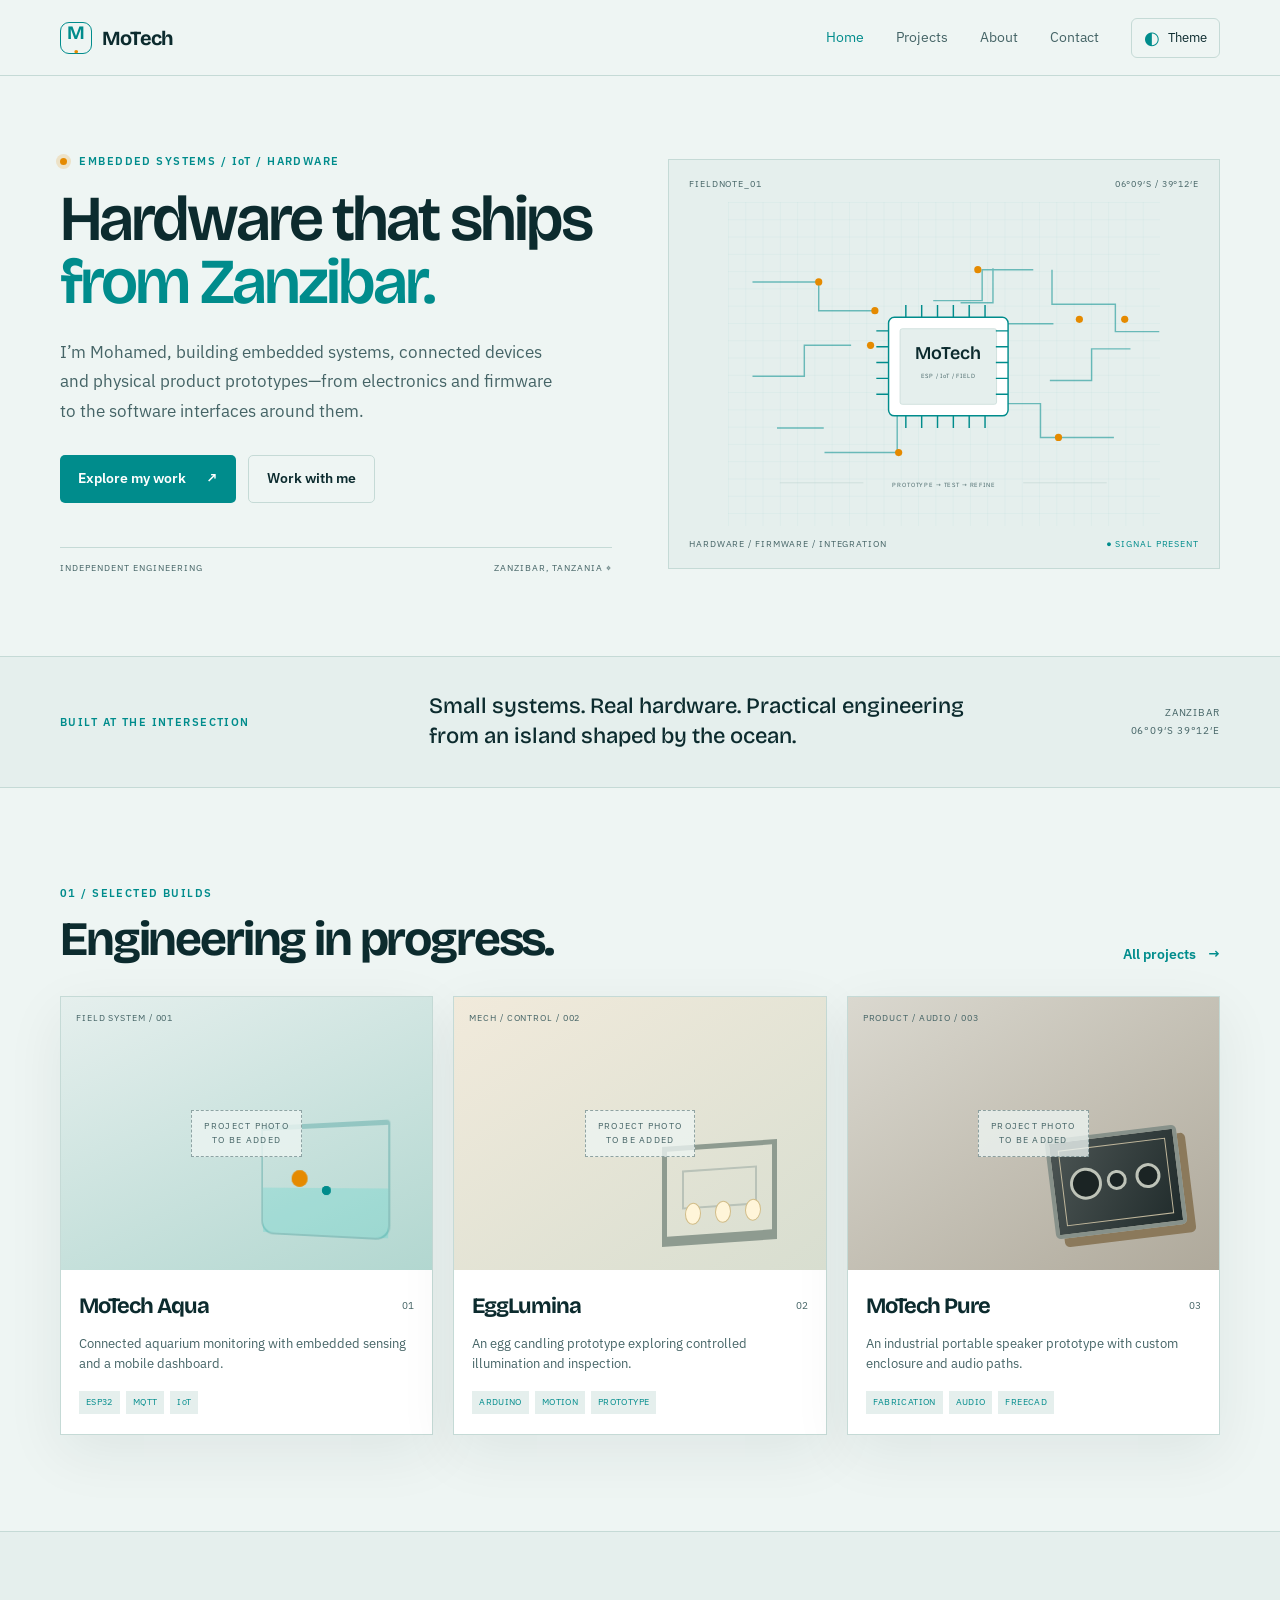
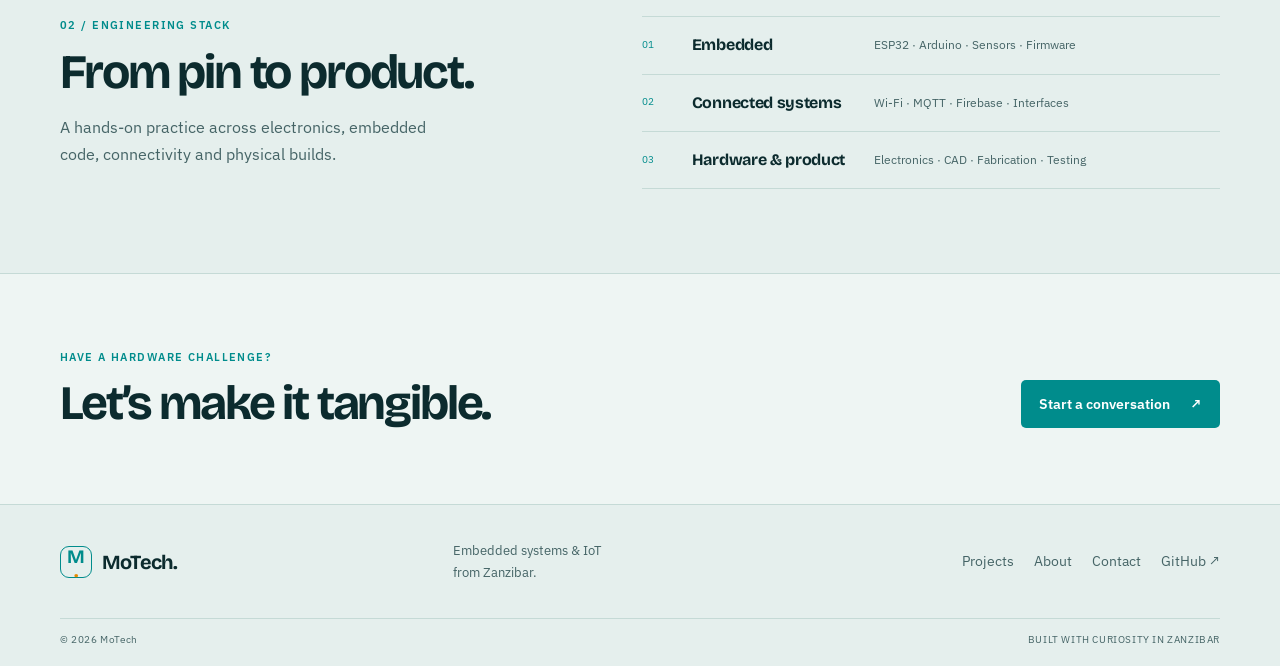
==== index.html @ a9a8e246 "Add first version of site" ====
<!doctype html>
<html lang="en">
<head>
  <meta charset="utf-8">
  <meta name="viewport" content="width=device-width, initial-scale=1">
  <meta name="description" content="MoTech is Mohamed's embedded systems, IoT and hardware engineering practice, building and testing physical products in Zanzibar, Tanzania.">
  <meta name="theme-color" content="#eef5f3">
  <title>MoTech — Embedded Systems &amp; Hardware from Zanzibar</title>
  <link rel="icon" href="assets/favicon.svg" type="image/svg+xml">
  <link rel="preconnect" href="https://fonts.googleapis.com">
  <link rel="preconnect" href="https://fonts.gstatic.com" crossorigin>
  <link href="https://fonts.googleapis.com/css2?family=Bricolage+Grotesque:opsz,wght@12..96,500;12..96,600;12..96,700&family=IBM+Plex+Sans:wght@400;500;600&display=swap" rel="stylesheet">
  <link rel="stylesheet" href="css/style.css">
  <script src="js/script.js" defer></script>
</head>
<body>
  <a class="skip-link" href="#main">Skip to content</a>
  <header class="site-header">
    <a class="brand" href="index.html" aria-label="MoTech home"><span class="brand-mark" aria-hidden="true">M<span>·</span></span><span>MoTech</span></a>
    <button class="menu-toggle" type="button" aria-expanded="false" aria-controls="site-nav"><span class="menu-icon" aria-hidden="true"></span><span class="menu-label">Menu</span></button>
    <nav class="site-nav" id="site-nav" aria-label="Main navigation">
      <a href="index.html" aria-current="page">Home</a><a href="projects.html">Projects</a><a href="about.html">About</a><a href="contact.html">Contact</a>
    </nav>
    <button class="theme-toggle" type="button" aria-label="Switch to dark theme"><span aria-hidden="true">◐</span><span class="theme-label">Theme</span></button>
  </header>
  <main id="main">
    <section class="hero shell">
      <div class="hero-copy">
        <p class="eyebrow"><span class="status-dot"></span> EMBEDDED SYSTEMS / IoT / HARDWARE</p>
        <h1>Hardware that ships<br><span>from Zanzibar.</span></h1>
        <p class="hero-lede">I’m Mohamed, building embedded systems, connected devices and physical product prototypes—from electronics and firmware to the software interfaces around them.</p>
        <div class="button-row"><a class="button button-primary" href="projects.html">Explore my work <span aria-hidden="true">↗</span></a><a class="button button-secondary" href="contact.html">Work with me</a></div>
        <div class="hero-meta"><span>INDEPENDENT ENGINEERING</span><span>ZANZIBAR, TANZANIA <span aria-hidden="true">⌖</span></span></div>
      </div>
      <div class="hero-visual circuit-panel" aria-label="Decorative circuit board illustration" role="img">
        <div class="panel-top"><span>FIELDNOTE_01</span><span>06°09′S / 39°12′E</span></div>
        <svg class="circuit-art" viewBox="0 0 600 450" aria-hidden="true" focusable="false">
          <defs><pattern id="grid" width="24" height="24" patternUnits="userSpaceOnUse"><path d="M24 0H0V24" fill="none" stroke="currentColor" stroke-opacity=".09" stroke-width="1"/></pattern></defs>
          <rect width="600" height="450" fill="url(#grid)"/>
          <g class="circuit-lines" fill="none" stroke="currentColor" stroke-width="2"><path d="M34 111h92v40h78m-170 91h72v-43h65m-37 149h101v-58h72m-22-153h68V94h71m-89 186h99v47h102m-169-72v-86h85m-2-75v48h88v38h61M68 314h65m235-222v48h-45m124 108h58v-44h54"/></g>
          <g class="circuit-nodes"><circle cx="126" cy="111" r="5"/><circle cx="204" cy="151" r="5"/><circle cx="198" cy="199" r="5"/><circle cx="237" cy="348" r="5"/><circle cx="347" cy="94" r="5"/><circle cx="459" cy="327" r="5"/><circle cx="488" cy="163" r="5"/><circle cx="551" cy="163" r="5"/></g>
          <rect class="chip" x="223" y="160" width="166" height="137" rx="8"/><rect class="chip-inner" x="239" y="176" width="134" height="105" rx="3"/>
          <g class="chip-pins"><path d="M247 160v-17m22 17v-17m22 17v-17m22 17v-17m22 17v-17m22 17v-17m-110 154v17m22-17v17m22-17v17m22-17v17m22-17v17m22-17v17M223 179h-17m17 22h-17m17 22h-17m17 22h-17m17 22h-17m166-88h17m-17 22h17m-17 22h17m-17 22h17m-17 22h17"/></g>
          <text x="306" y="218" text-anchor="middle">MoTech</text><text class="chip-small" x="306" y="244" text-anchor="middle">ESP / IoT / FIELD</text>
          <g class="measure"><path d="M72 390h116m222 0h116"/><text x="300" y="396" text-anchor="middle">PROTOTYPE → TEST → REFINE</text></g>
        </svg>
        <div class="panel-bottom"><span>HARDWARE / FIRMWARE / INTEGRATION</span><span class="signal">● SIGNAL PRESENT</span></div>
      </div>
    </section>
    <section class="intro-band"><div class="shell intro-grid"><p class="eyebrow">BUILT AT THE INTERSECTION</p><p>Small systems. Real hardware. Practical engineering from an island shaped by the ocean.</p><span class="coordinates">ZANZIBAR<br>06°09′S 39°12′E</span></div></section>
    <section class="section shell" aria-labelledby="selected-work">
      <div class="section-heading"><div><p class="eyebrow">01 / SELECTED BUILDS</p><h2 id="selected-work">Engineering in progress.</h2></div><a class="text-link" href="projects.html">All projects <span aria-hidden="true">→</span></a></div>
      <div class="project-grid">
        <article class="project-card"><a class="project-image aqua-art" href="projects.html#aqua" aria-label="Read about MoTech Aqua"><span class="image-tag">FIELD SYSTEM / 001</span><span class="placeholder-label">PROJECT PHOTO<br>TO BE ADDED</span><span class="aqua-tank" aria-hidden="true"><i></i><b></b><em></em></span></a><div class="project-info"><div class="project-title"><h3>MoTech Aqua</h3><span>01</span></div><p>Connected aquarium monitoring with embedded sensing and a mobile dashboard.</p><div class="tag-row"><span>ESP32</span><span>MQTT</span><span>IoT</span></div></div></article>
        <article class="project-card"><a class="project-image egg-art" href="projects.html#egglumina" aria-label="Read about EggLumina"><span class="image-tag">MECH / CONTROL / 002</span><span class="placeholder-label">PROJECT PHOTO<br>TO BE ADDED</span><span class="egg-machine" aria-hidden="true"><i></i><b></b><em></em></span></a><div class="project-info"><div class="project-title"><h3>EggLumina</h3><span>02</span></div><p>An egg candling prototype exploring controlled illumination and inspection.</p><div class="tag-row"><span>ARDUINO</span><span>MOTION</span><span>PROTOTYPE</span></div></div></article>
        <article class="project-card"><a class="project-image pure-art" href="projects.html#pure" aria-label="Read about MoTech Pure"><span class="image-tag">PRODUCT / AUDIO / 003</span><span class="placeholder-label">PROJECT PHOTO<br>TO BE ADDED</span><span class="speaker" aria-hidden="true"><i></i><b></b><em></em></span></a><div class="project-info"><div class="project-title"><h3>MoTech Pure</h3><span>03</span></div><p>An industrial portable speaker prototype with custom enclosure and audio paths.</p><div class="tag-row"><span>FABRICATION</span><span>AUDIO</span><span>FREECAD</span></div></div></article>
      </div>
    </section>
    <section class="stack-section"><div class="shell stack-grid"><div><p class="eyebrow">02 / ENGINEERING STACK</p><h2>From pin to product.</h2><p class="muted">A hands-on practice across electronics, embedded code, connectivity and physical builds.</p></div><div class="stack-list"><div><span>01</span><h3>Embedded</h3><p>ESP32 · Arduino · Sensors · Firmware</p></div><div><span>02</span><h3>Connected systems</h3><p>Wi-Fi · MQTT · Firebase · Interfaces</p></div><div><span>03</span><h3>Hardware &amp; product</h3><p>Electronics · CAD · Fabrication · Testing</p></div></div></div></section>
    <section class="cta shell"><p class="eyebrow">HAVE A HARDWARE CHALLENGE?</p><div class="cta-row"><h2>Let’s make it tangible.</h2><a class="button button-primary" href="contact.html">Start a conversation <span aria-hidden="true">↗</span></a></div></section>
  </main>
  <footer class="site-footer"><div class="shell footer-main"><a class="brand" href="index.html"><span class="brand-mark" aria-hidden="true">M<span>·</span></span><span>MoTech.</span></a><p>Embedded systems &amp; IoT<br>from Zanzibar.</p><nav aria-label="Footer navigation"><a href="projects.html">Projects</a><a href="about.html">About</a><a href="contact.html">Contact</a><a href="https://github.com/El-pistore" target="_blank" rel="noopener noreferrer">GitHub ↗</a></nav></div><div class="shell footer-bottom"><span>© <span data-current-year></span> MoTech</span><span>BUILT WITH CURIOSITY IN ZANZIBAR</span></div></footer>
</body>
</html>
---- css/style.css ----
:root {
  color-scheme: light;
  --bg: #EEF5F3;
  --bg-soft: #E5EFED;
  --ink: #0C2B2E;
  --muted: #456466;
  --line: #C5DAD6;
  --card: #FFFFFF;
  --accent: #008C8C;
  --accent-hover: #006F70;
  --orange: #E58A00;
  --shadow: 0 18px 55px #0c2b2e12;
  --font-head: 'Bricolage Grotesque', sans-serif;
  --font-body: 'IBM Plex Sans', sans-serif;
}

:root[data-theme="dark"] {
  color-scheme: dark;
  --bg: #081A1C;
  --bg-soft: #0D2528;
  --ink: #E6F3F1;
  --muted: #93B3B0;
  --line: #1C3C3F;
  --card: #0D2528;
  --accent: #2FD0C8;
  --accent-hover: #62E0D9;
  --orange: #FFB020;
  --shadow: 0 18px 55px #0005;
}

* { box-sizing: border-box; }

html {
  scroll-behavior: smooth;
  scroll-padding-top: 90px;
}

body {
  margin: 0;
  background: var(--bg);
  color: var(--ink);
  font-family: var(--font-body);
  font-size: 16px;
  line-height: 1.65;
  transition: background .2s, color .2s;
}

a { color: inherit; }
button { font: inherit; }
img, svg { max-width: 100%; }

.shell {
  width: min(1160px, calc(100% - 64px));
  margin-inline: auto;
}

.skip-link {
  position: absolute;
  top: -60px;
  left: 12px;
  z-index: 20;
  padding: 10px 14px;
  background: var(--ink);
  color: var(--bg);
}

.skip-link:focus { top: 12px; }
:focus-visible { outline: 3px solid var(--orange); outline-offset: 4px; }

.site-header {
  height: 76px;
  padding: 0 max(32px, calc((100vw - 1160px) / 2));
  display: flex;
  align-items: center;
  gap: 32px;
  border-bottom: 1px solid var(--line);
  background: var(--bg);
  position: sticky;
  top: 0;
  z-index: 10;
}

.brand {
  display: inline-flex;
  align-items: center;
  gap: 10px;
  text-decoration: none;
  font: 700 20px var(--font-head);
  letter-spacing: -.04em;
}

.brand-mark {
  display: grid;
  place-items: center;
  width: 32px;
  height: 32px;
  border: 1.5px solid var(--accent);
  border-radius: 9px;
  color: var(--accent);
  font-size: 19px;
  line-height: 1;
}

.brand-mark span { color: var(--orange); }
.site-nav { display: flex; gap: 32px; margin-left: auto; }

.site-nav a,
.site-footer nav a {
  text-decoration: none;
  color: var(--muted);
  font-size: 14px;
}

.site-nav a:hover,
.site-footer nav a:hover,
.site-nav a[aria-current] { color: var(--accent); }

.theme-toggle,
.menu-toggle {
  border: 1px solid var(--line);
  color: var(--ink);
  background: transparent;
  border-radius: 6px;
  min-height: 40px;
  padding: 0 12px;
  cursor: pointer;
}

.theme-toggle { display: flex; align-items: center; gap: 8px; font-size: 13px; }
.theme-toggle span:first-child { font-size: 18px; color: var(--accent); }
.menu-toggle { display: none; }

.hero {
  min-height: 580px;
  padding-block: 64px 68px;
  display: grid;
  grid-template-columns: 1fr 1fr;
  align-items: center;
  gap: 56px;
}

.eyebrow {
  font-size: 11px;
  font-weight: 600;
  letter-spacing: .13em;
  color: var(--accent);
  margin: 0 0 18px;
}

.status-dot {
  display: inline-block;
  width: 7px;
  height: 7px;
  border-radius: 50%;
  background: var(--orange);
  margin-right: 8px;
  box-shadow: 0 0 0 4px color-mix(in srgb, var(--orange) 18%, transparent);
}

h1, h2, h3, p { margin-top: 0; }
h1, h2, h3 { font-family: var(--font-head); letter-spacing: -.045em; }

h1 {
  font-size: clamp(48px, 5vw, 64px);
  line-height: .98;
  margin: 0 0 24px;
  font-weight: 600;
}

h1 span { color: var(--accent); }

.hero-lede {
  max-width: 495px;
  color: var(--muted);
  font-size: 17px;
  line-height: 1.75;
  margin-bottom: 28px;
}

.button-row { display: flex; gap: 12px; flex-wrap: wrap; }

.button {
  min-height: 48px;
  padding: 0 18px;
  border-radius: 5px;
  display: inline-flex;
  align-items: center;
  justify-content: center;
  gap: 20px;
  text-decoration: none;
  font-weight: 600;
  font-size: 14px;
  transition: background .16s, color .16s, border-color .16s;
}

.button-primary { background: var(--accent); color: #FFFFFF; }
.button-primary:hover { background: var(--accent-hover); }
:root[data-theme="dark"] .button-primary { color: #062022; }
.button-secondary { border: 1px solid var(--line); color: var(--ink); }
.button-secondary:hover { border-color: var(--accent); color: var(--accent); }

.hero-meta {
  margin-top: 44px;
  border-top: 1px solid var(--line);
  padding-top: 13px;
  display: flex;
  justify-content: space-between;
  gap: 15px;
  color: var(--muted);
  font-size: 9px;
  letter-spacing: .11em;
}

.circuit-panel {
  height: 410px;
  background: var(--bg-soft);
  border: 1px solid var(--line);
  position: relative;
  overflow: hidden;
  color: var(--accent);
}

.panel-top, .panel-bottom {
  position: absolute;
  z-index: 1;
  left: 20px;
  right: 20px;
  display: flex;
  justify-content: space-between;
  gap: 10px;
  font-size: 9px;
  letter-spacing: .1em;
  color: var(--muted);
}

.panel-top { top: 17px; }
.panel-bottom { bottom: 16px; }
.signal { color: var(--accent); }
.circuit-art { width: 100%; height: 100%; padding: 42px 18px; }
.circuit-lines { opacity: .54; }
.circuit-nodes { fill: var(--orange); }
.chip { fill: var(--card); stroke: var(--accent); stroke-width: 2; }
.chip-inner { fill: var(--bg-soft); stroke: var(--line); }
.chip-pins { stroke: var(--accent); stroke-width: 2; }
.circuit-art text { fill: var(--ink); font: 600 25px var(--font-head); }
.circuit-art .chip-small { fill: var(--muted); font: 9px var(--font-body); letter-spacing: 1px; }
.measure { stroke: var(--line); fill: var(--muted); stroke-width: 1; }
.measure text { stroke: none; fill: var(--muted); font: 8px var(--font-body); letter-spacing: 1.2px; }

.intro-band { background: var(--bg-soft); border-block: 1px solid var(--line); }

.intro-grid {
  min-height: 130px;
  display: grid;
  grid-template-columns: 1fr 2fr auto;
  align-items: center;
  gap: 36px;
}

.intro-grid .eyebrow { margin: 0; }
.intro-grid > p:nth-child(2) { font: 500 22px/1.35 var(--font-head); max-width: 540px; margin: 0; }
.coordinates { font-size: 10px; line-height: 1.8; letter-spacing: .09em; color: var(--muted); text-align: right; }
.section { padding-block: 96px; }

.section-heading {
  display: flex;
  align-items: end;
  justify-content: space-between;
  margin-bottom: 30px;
}

.section-heading h2, .stack-grid h2, .cta h2 { font-size: clamp(33px, 4vw, 48px); line-height: 1.08; margin: 0; }
.section-heading .eyebrow { margin-bottom: 12px; }
.text-link { color: var(--accent); text-decoration: none; font-size: 14px; font-weight: 600; }
.text-link span { margin-left: 9px; }
.project-grid { display: grid; grid-template-columns: repeat(3, minmax(0, 1fr)); gap: 20px; }
.project-card { background: var(--card); border: 1px solid var(--line); min-width: 0; box-shadow: var(--shadow); }

.project-image {
  display: grid;
  place-items: center;
  position: relative;
  aspect-ratio: 1.36;
  background: var(--bg-soft);
  overflow: hidden;
  text-decoration: none;
}

.image-tag { position: absolute; top: 14px; left: 15px; font-size: 9px; letter-spacing: .1em; color: var(--muted); z-index: 2; }
.placeholder-label { z-index: 2; text-align: center; font-size: 9px; letter-spacing: .14em; line-height: 1.6; color: var(--muted); border: 1px dashed color-mix(in srgb, var(--muted) 55%, transparent); padding: 8px 12px; background: color-mix(in srgb, var(--bg) 78%, transparent); }
.aqua-art { background: linear-gradient(155deg, var(--bg-soft), #b2d7d0); }
:root[data-theme="dark"] .aqua-art { background: linear-gradient(155deg, #12383a, #0d2528); }

.aqua-tank {
  position: absolute;
  width: 132px;
  height: 114px;
  right: 12%;
  bottom: 12%;
  border: 2px solid #479e9b66;
  border-top: 5px solid #479e9b66;
  border-radius: 4px 4px 14px 14px;
  transform: perspective(250px) rotateY(-13deg);
}

.aqua-tank i { position: absolute; bottom: 0; left: 0; right: 0; height: 44%; background: #2fd0c833; }
.aqua-tank b, .aqua-tank em { position: absolute; border-radius: 50%; width: 17px; height: 17px; background: var(--orange); bottom: 48px; left: 32px; box-shadow: 28px 12px 0 -4px var(--accent); }
.egg-art { background: linear-gradient(145deg, #f1eadb, #d8ded0); }

.egg-machine {
  position: absolute;
  right: 13%;
  bottom: 10%;
  width: 115px;
  height: 100px;
  border: 5px solid #8e9b90;
  border-bottom: 10px solid #8e9b90;
  transform: skewY(-4deg);
}

.egg-machine:before { content: ""; position: absolute; left: 15px; right: 15px; top: 20px; height: 35px; border: 2px solid #b9c2b8; }
.egg-machine i, .egg-machine b, .egg-machine em { position: absolute; width: 16px; height: 22px; border-radius: 50%; background: #fff5d9; border: 1px solid #d1bc87; bottom: 10px; left: 18px; }
.egg-machine b { left: 48px; }
.egg-machine em { left: 78px; }
.pure-art { background: linear-gradient(145deg, #dad8cf, #afa99b); }

.speaker {
  position: absolute;
  width: 132px;
  height: 100px;
  right: 10%;
  bottom: 14%;
  background: linear-gradient(120deg, #4c5554, #202b2b);
  border: 4px solid #87918a;
  border-radius: 5px;
  transform: rotate(-7deg);
  box-shadow: 8px 9px 0 #8b795b;
}

.speaker:before { content: ""; position: absolute; inset: 8px; border: 1px solid #c0b79c; }
.speaker i, .speaker b, .speaker em { position: absolute; width: 32px; height: 32px; border: 3px solid #bec3b8; border-radius: 50%; top: 28px; left: 16px; background: #1b2424; }
.speaker b { left: 53px; width: 20px; height: 20px; top: 34px; }
.speaker em { left: 82px; width: 25px; height: 25px; top: 31px; }

.project-info { padding: 18px 18px 20px; }
.project-title { display: flex; justify-content: space-between; align-items: center; }
.project-title h3 { font-size: 22px; margin: 0; }
.project-title > span { font-size: 10px; color: var(--muted); }
.project-info > p { color: var(--muted); font-size: 13px; line-height: 1.55; min-height: 42px; margin: 10px 0 15px; }
.tag-row { display: flex; gap: 6px; flex-wrap: wrap; }
.tag-row span { font-size: 9px; letter-spacing: .04em; color: var(--accent); background: var(--bg-soft); padding: 4px 7px; }

.stack-section { background: var(--bg-soft); border-block: 1px solid var(--line); padding: 84px 0; }
.stack-grid { display: grid; grid-template-columns: 1fr 1.2fr; gap: 100px; }
.stack-grid .eyebrow { margin-bottom: 13px; }
.stack-grid h2 { margin-bottom: 15px; }
.muted { color: var(--muted); max-width: 380px; }

.stack-list > div {
  display: grid;
  grid-template-columns: 38px 170px 1fr;
  align-items: center;
  gap: 12px;
  border-bottom: 1px solid var(--line);
  padding: 15px 0;
}

.stack-list > div:first-child { border-top: 1px solid var(--line); }
.stack-list span { font-size: 10px; color: var(--accent); }
.stack-list h3 { font-size: 16px; margin: 0; letter-spacing: -.02em; }
.stack-list p { font-size: 12px; color: var(--muted); margin: 0; }
.cta { padding-block: 74px; }
.cta > .eyebrow { margin-bottom: 12px; }
.cta-row { display: flex; justify-content: space-between; align-items: center; gap: 20px; }
.site-footer { background: var(--bg-soft); border-top: 1px solid var(--line); }

.footer-main {
  padding-block: 35px;
  display: grid;
  grid-template-columns: 1fr 1fr 1fr;
  align-items: center;
  gap: 20px;
}

.footer-main p { color: var(--muted); font-size: 13px; margin: 0; }
.footer-main nav { display: flex; justify-content: flex-end; gap: 20px; flex-wrap: wrap; }
.footer-bottom { border-top: 1px solid var(--line); padding-block: 13px 17px; display: flex; justify-content: space-between; color: var(--muted); font-size: 10px; letter-spacing: .06em; }

.page-hero { padding-block: 84px 65px; border-bottom: 1px solid var(--line); }
.page-hero h1 { font-size: clamp(45px, 6vw, 68px); max-width: 850px; margin-bottom: 20px; }
.page-hero p:not(.eyebrow) { color: var(--muted); font-size: 17px; max-width: 690px; }
.project-details { padding-block: 30px 90px; }
.detail-card { display: grid; grid-template-columns: 1fr 1fr; gap: 38px; padding: 46px 0; border-bottom: 1px solid var(--line); scroll-margin-top: 90px; }
.detail-card:first-child { padding-top: 15px; }
.detail-visual { min-height: 290px; position: relative; display: grid; place-items: center; border: 1px solid var(--line); background: var(--bg-soft); overflow: hidden; }
.detail-visual .placeholder-label { font-size: 11px; }
.detail-copy .eyebrow { margin-bottom: 10px; }
.detail-copy h2 { font-size: 38px; margin: 0 0 15px; }
.detail-copy > p { color: var(--muted); }
.detail-copy h3 { font-size: 17px; letter-spacing: -.02em; margin: 22px 0 8px; }
.detail-copy ul { margin: 0; padding-left: 19px; color: var(--muted); font-size: 14px; }
.detail-copy li + li { margin-top: 4px; }
.project-status { display: inline-flex; align-items: center; gap: 8px; color: var(--accent); font-size: 11px; letter-spacing: .04em; padding: 7px 10px; background: var(--bg-soft); margin-top: 17px; }
.project-status:before { content: ""; width: 6px; height: 6px; border-radius: 50%; background: var(--orange); }
.repo-note { font-size: 12px; color: var(--muted); padding-top: 12px; border-top: 1px solid var(--line); margin-top: 18px; }
.about-layout { display: grid; grid-template-columns: 1.2fr .8fr; gap: 80px; padding-block: 68px; }
.about-copy section + section { margin-top: 35px; }
.about-copy h2 { font-size: 27px; margin-bottom: 9px; }
.about-copy p { color: var(--muted); }
.about-aside { border: 1px solid var(--line); background: var(--bg-soft); padding: 24px; height: max-content; }
.about-aside h2 { font-size: 21px; margin-bottom: 15px; }
.roadmap-list { padding: 0; list-style: none; margin: 0; }
.roadmap-list li { padding: 13px 0; border-top: 1px solid var(--line); font-size: 14px; color: var(--muted); }
.roadmap-list span { font-size: 10px; color: var(--accent); display: block; letter-spacing: .1em; margin-bottom: 3px; }
.contact-layout { display: grid; grid-template-columns: .8fr 1.2fr; gap: 70px; padding-block: 62px 95px; }
.contact-layout h2 { font-size: 27px; }
.contact-note { color: var(--muted); }
.contact-list { border-top: 1px solid var(--line); }
.contact-item { display: grid; grid-template-columns: 135px 1fr; gap: 15px; padding: 20px 0; border-bottom: 1px solid var(--line); }
.contact-item > span:first-child { color: var(--muted); font-size: 12px; }
.contact-links { display: flex; flex-direction: column; align-items: flex-start; gap: 9px; }
.contact-links a { color: var(--accent); text-decoration: none; overflow-wrap: anywhere; }
.contact-links a:hover { text-decoration: underline; }
.contact-placeholder { font-size: 13px; color: var(--muted); }
.contact-hint { font-size: 11px; color: var(--muted); margin-top: 5px; }

@media (max-width: 900px) {
  .shell { width: min(100% - 44px, 700px); }
  .site-header { padding-inline: 22px; gap: 16px; }
  .hero { grid-template-columns: 1fr; gap: 34px; padding-block: 57px; }
  .hero-copy { max-width: 650px; }
  .hero-visual { height: auto; aspect-ratio: 1.46; }
  .intro-grid { grid-template-columns: 1fr 2fr; gap: 20px; padding-block: 24px; }
  .coordinates { display: none; }
  .project-grid { grid-template-columns: repeat(2, minmax(0, 1fr)); }
  .stack-grid { gap: 40px; }
  .stack-list > div { grid-template-columns: 30px 140px 1fr; }
  .footer-main { grid-template-columns: 1fr 1fr; }
  .footer-main nav { grid-column: 1 / -1; justify-content: flex-start; }
  .detail-card { gap: 24px; }
  .about-layout, .contact-layout { gap: 38px; }
}

@media (max-width: 620px) {
  html { scroll-padding-top: 72px; }
  .shell { width: calc(100% - 36px); }
  .site-header { height: 66px; padding-inline: 18px; gap: 10px; }
  .brand { font-size: 19px; margin-right: auto; }
  .menu-toggle { display: flex; align-items: center; gap: 8px; order: 2; min-height: 38px; padding: 0 10px; font-size: 13px; }
  .menu-icon { width: 15px; height: 11px; border-block: 1.5px solid currentColor; position: relative; }
  .menu-icon:after { content: ""; position: absolute; left: 0; right: 0; top: 4px; border-top: 1.5px solid currentColor; }
  .theme-toggle { order: 3; min-height: 38px; padding: 0 9px; }
  .theme-label { display: none; }
  .site-nav { display: none; position: absolute; left: 0; right: 0; top: 65px; margin: 0; padding: 11px 18px 17px; background: var(--bg); border-bottom: 1px solid var(--line); box-shadow: var(--shadow); flex-direction: column; gap: 0; }
  .site-nav.is-open { display: flex; }
  .site-nav a { padding: 11px 4px; border-bottom: 1px solid var(--line); }
  .site-nav a:last-child { border: 0; }
  .hero { padding-block: 46px 40px; gap: 26px; }
  .eyebrow { font-size: 10px; margin-bottom: 14px; }
  h1 { font-size: clamp(43px, 12vw, 59px); }
  .hero-lede { font-size: 15px; line-height: 1.65; }
  .button-row { gap: 9px; }
  .button { min-height: 48px; padding-inline: 13px; font-size: 13px; gap: 12px; }
  .hero-meta { margin-top: 29px; font-size: 8px; }
  .hero-visual { aspect-ratio: 1.12; }
  .panel-top, .panel-bottom { left: 12px; right: 12px; font-size: 7px; }
  .circuit-art { padding: 40px 5px; }
  .intro-grid { grid-template-columns: 1fr; gap: 8px; padding-block: 20px; }
  .intro-grid .eyebrow { margin-bottom: 0; }
  .intro-grid > p:nth-child(2) { font-size: 19px; }
  .section { padding-block: 60px; }
  .section-heading { align-items: flex-start; gap: 12px; }
  .section-heading h2, .stack-grid h2, .cta h2 { font-size: 35px; }
  .section-heading .text-link { font-size: 12px; white-space: nowrap; padding-top: 25px; }
  .project-grid { grid-template-columns: 1fr; gap: 15px; }
  .project-image { aspect-ratio: 1.5; }
  .project-info > p { min-height: 0; }
  .stack-section { padding-block: 58px; }
  .stack-grid { grid-template-columns: 1fr; gap: 25px; }
  .stack-list > div { grid-template-columns: 28px 1fr; gap: 8px; padding: 12px 0; }
  .stack-list p { grid-column: 2; }
  .cta { padding-block: 53px; }
  .cta-row { align-items: flex-start; flex-direction: column; }
  .footer-main { grid-template-columns: 1fr 1fr; gap: 15px; }
  .footer-main nav { gap: 15px 19px; }
  .footer-bottom { font-size: 8px; gap: 15px; }
  .page-hero { padding-block: 52px 40px; }
  .page-hero h1 { font-size: 45px; }
  .page-hero p:not(.eyebrow) { font-size: 15px; }
  .project-details { padding-block: 21px 56px; }
  .detail-card { grid-template-columns: 1fr; gap: 20px; padding: 28px 0; }
  .detail-card:first-child { padding-top: 0; }
  .detail-visual { min-height: 220px; }
  .detail-copy h2 { font-size: 32px; }
  .about-layout, .contact-layout { grid-template-columns: 1fr; gap: 27px; padding-block: 40px 62px; }
  .about-copy section + section { margin-top: 26px; }
  .contact-item { grid-template-columns: 100px 1fr; gap: 8px; }
  .contact-layout h2 { font-size: 24px; }
}

@media (prefers-reduced-motion: reduce) {
  *, *::before, *::after { scroll-behavior: auto !important; transition: none !important; animation: none !important; }
}
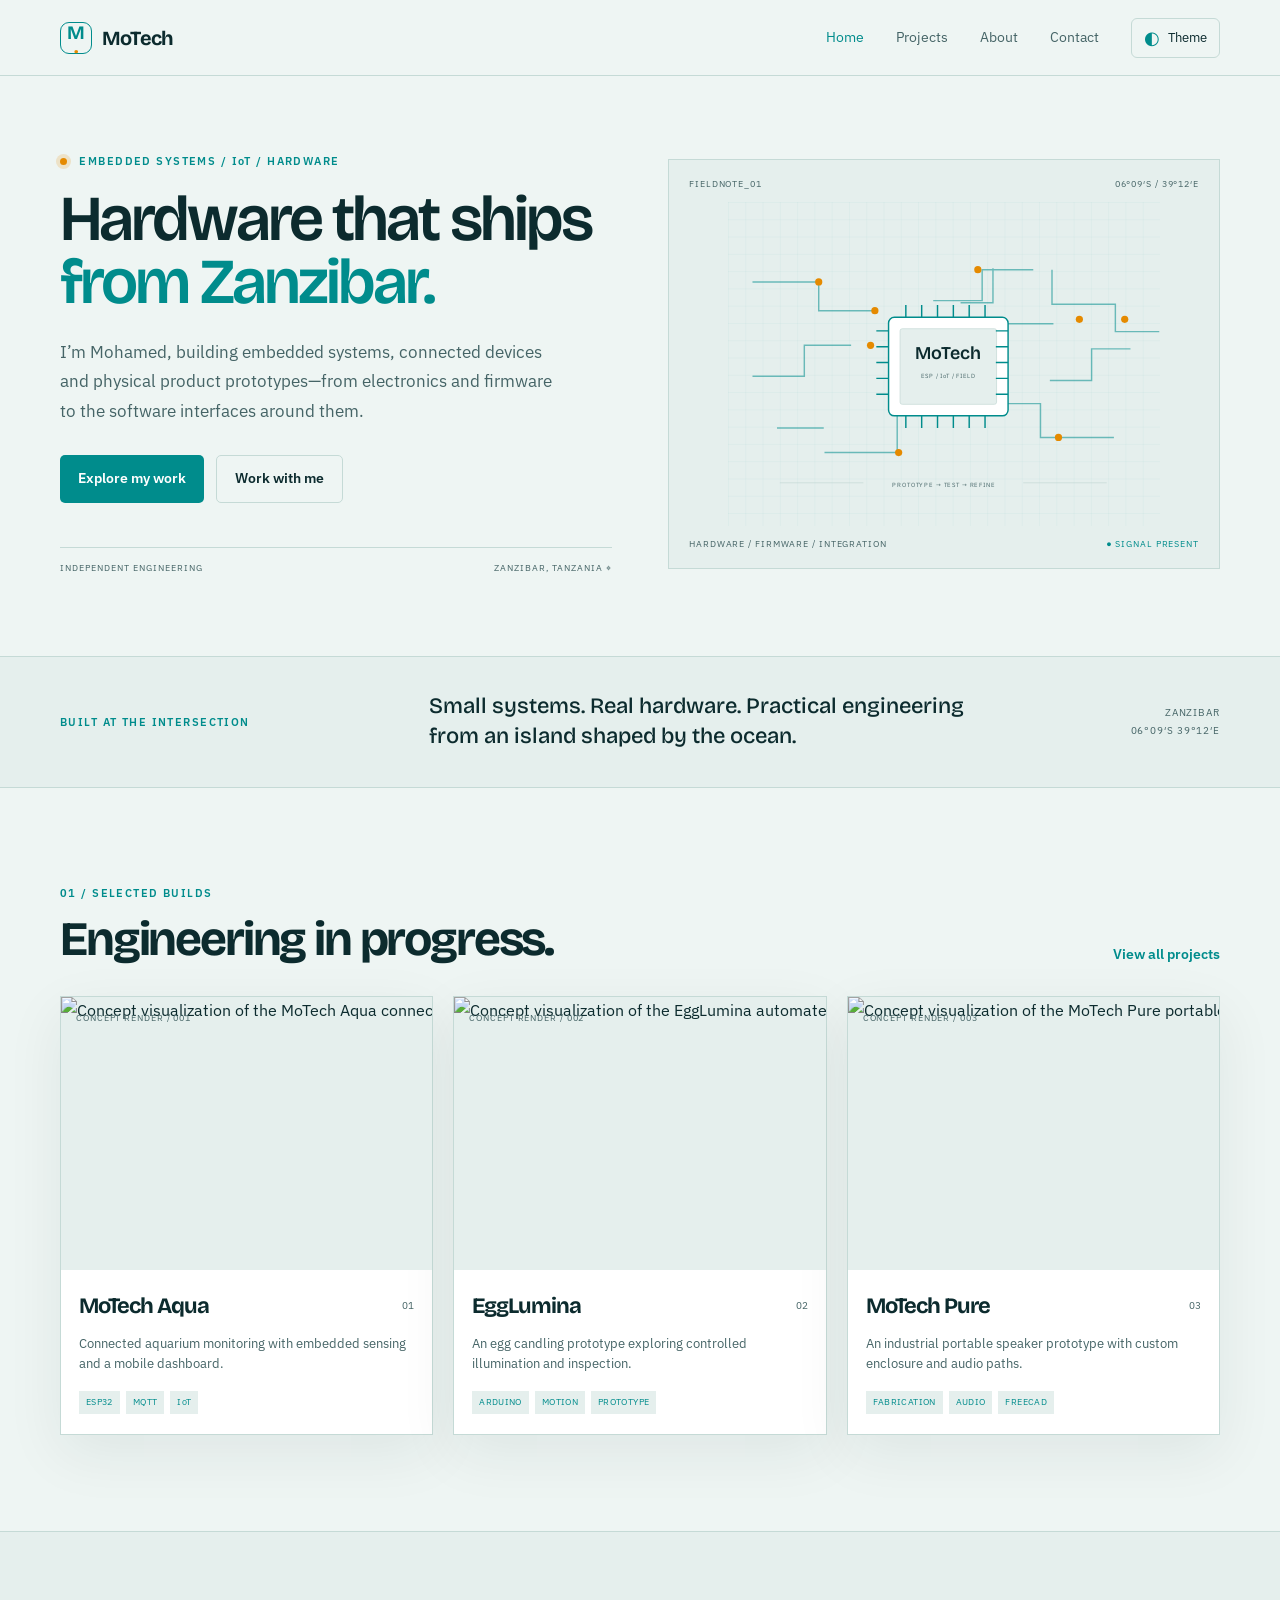
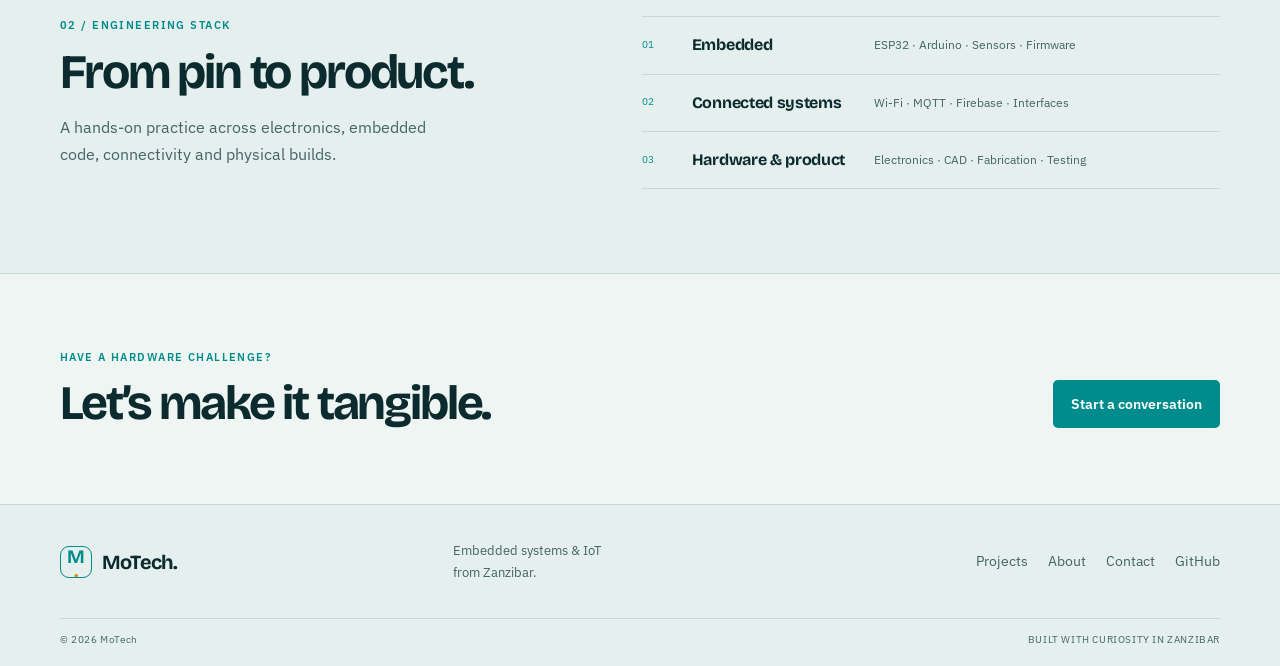
==== commit 5b1d38ec: "Add files via upload" ====
--- a/index.html
+++ b/index.html
@@ -9,7 +9,7 @@
   <link rel="icon" href="assets/favicon.svg" type="image/svg+xml">
   <link rel="preconnect" href="https://fonts.googleapis.com">
   <link rel="preconnect" href="https://fonts.gstatic.com" crossorigin>
-  <link href="https://fonts.googleapis.com/css2?family=Bricolage+Grotesque:opsz,wght@12..96,500;12..96,600;12..96,700&family=IBM+Plex+Sans:wght@400;500;600&display=swap" rel="stylesheet">
+  <link href="https://fonts.googleapis.com/css2?family=Bricolage+Grotesque:opsz,wght@12..96,500;12..96,600;12..96,700&amp;family=IBM+Plex+Sans:wght@400;500;600&amp;display=swap" rel="stylesheet">
   <link rel="stylesheet" href="css/style.css">
   <script src="js/script.js" defer></script>
 </head>
@@ -29,7 +29,7 @@
         <p class="eyebrow"><span class="status-dot"></span> EMBEDDED SYSTEMS / IoT / HARDWARE</p>
         <h1>Hardware that ships<br><span>from Zanzibar.</span></h1>
         <p class="hero-lede">I’m Mohamed, building embedded systems, connected devices and physical product prototypes—from electronics and firmware to the software interfaces around them.</p>
-        <div class="button-row"><a class="button button-primary" href="projects.html">Explore my work <span aria-hidden="true">↗</span></a><a class="button button-secondary" href="contact.html">Work with me</a></div>
+        <div class="button-row"><a class="button button-primary" href="projects.html">Explore my work</a><a class="button button-secondary" href="contact.html">Work with me</a></div>
         <div class="hero-meta"><span>INDEPENDENT ENGINEERING</span><span>ZANZIBAR, TANZANIA <span aria-hidden="true">⌖</span></span></div>
       </div>
       <div class="hero-visual circuit-panel" aria-label="Decorative circuit board illustration" role="img">
@@ -49,16 +49,16 @@
     </section>
     <section class="intro-band"><div class="shell intro-grid"><p class="eyebrow">BUILT AT THE INTERSECTION</p><p>Small systems. Real hardware. Practical engineering from an island shaped by the ocean.</p><span class="coordinates">ZANZIBAR<br>06°09′S 39°12′E</span></div></section>
     <section class="section shell" aria-labelledby="selected-work">
-      <div class="section-heading"><div><p class="eyebrow">01 / SELECTED BUILDS</p><h2 id="selected-work">Engineering in progress.</h2></div><a class="text-link" href="projects.html">All projects <span aria-hidden="true">→</span></a></div>
+      <div class="section-heading"><div><p class="eyebrow">01 / SELECTED BUILDS</p><h2 id="selected-work">Engineering in progress.</h2></div><a class="text-link" href="projects.html">View all projects</a></div>
       <div class="project-grid">
-        <article class="project-card"><a class="project-image aqua-art" href="projects.html#aqua" aria-label="Read about MoTech Aqua"><span class="image-tag">FIELD SYSTEM / 001</span><span class="placeholder-label">PROJECT PHOTO<br>TO BE ADDED</span><span class="aqua-tank" aria-hidden="true"><i></i><b></b><em></em></span></a><div class="project-info"><div class="project-title"><h3>MoTech Aqua</h3><span>01</span></div><p>Connected aquarium monitoring with embedded sensing and a mobile dashboard.</p><div class="tag-row"><span>ESP32</span><span>MQTT</span><span>IoT</span></div></div></article>
-        <article class="project-card"><a class="project-image egg-art" href="projects.html#egglumina" aria-label="Read about EggLumina"><span class="image-tag">MECH / CONTROL / 002</span><span class="placeholder-label">PROJECT PHOTO<br>TO BE ADDED</span><span class="egg-machine" aria-hidden="true"><i></i><b></b><em></em></span></a><div class="project-info"><div class="project-title"><h3>EggLumina</h3><span>02</span></div><p>An egg candling prototype exploring controlled illumination and inspection.</p><div class="tag-row"><span>ARDUINO</span><span>MOTION</span><span>PROTOTYPE</span></div></div></article>
-        <article class="project-card"><a class="project-image pure-art" href="projects.html#pure" aria-label="Read about MoTech Pure"><span class="image-tag">PRODUCT / AUDIO / 003</span><span class="placeholder-label">PROJECT PHOTO<br>TO BE ADDED</span><span class="speaker" aria-hidden="true"><i></i><b></b><em></em></span></a><div class="project-info"><div class="project-title"><h3>MoTech Pure</h3><span>03</span></div><p>An industrial portable speaker prototype with custom enclosure and audio paths.</p><div class="tag-row"><span>FABRICATION</span><span>AUDIO</span><span>FREECAD</span></div></div></article>
+        <article class="project-card" data-reveal><a class="project-image" href="projects.html#aqua" aria-label="Read about MoTech Aqua"><span class="image-tag">CONCEPT RENDER / 001</span><img src="assets/projects/motech-aqua.webp" alt="Concept visualization of the MoTech Aqua connected aquarium monitor" width="1200" height="900" loading="lazy"></a><div class="project-info"><div class="project-title"><h3>MoTech Aqua</h3><span>01</span></div><p>Connected aquarium monitoring with embedded sensing and a mobile dashboard.</p><div class="tag-row"><span>ESP32</span><span>MQTT</span><span>IoT</span></div></div></article>
+        <article class="project-card" data-reveal><a class="project-image" href="projects.html#egglumina" aria-label="Read about EggLumina"><span class="image-tag">CONCEPT RENDER / 002</span><img src="assets/projects/egglumina.webp" alt="Concept visualization of the EggLumina automated egg candling prototype" width="1200" height="900" loading="lazy"></a><div class="project-info"><div class="project-title"><h3>EggLumina</h3><span>02</span></div><p>An egg candling prototype exploring controlled illumination and inspection.</p><div class="tag-row"><span>ARDUINO</span><span>MOTION</span><span>PROTOTYPE</span></div></div></article>
+        <article class="project-card" data-reveal><a class="project-image" href="projects.html#pure" aria-label="Read about MoTech Pure"><span class="image-tag">CONCEPT RENDER / 003</span><img src="assets/projects/motech-pure.webp" alt="Concept visualization of the MoTech Pure portable speaker prototype" width="1200" height="900" loading="lazy"></a><div class="project-info"><div class="project-title"><h3>MoTech Pure</h3><span>03</span></div><p>An industrial portable speaker prototype with custom enclosure and audio paths.</p><div class="tag-row"><span>FABRICATION</span><span>AUDIO</span><span>FREECAD</span></div></div></article>
       </div>
     </section>
     <section class="stack-section"><div class="shell stack-grid"><div><p class="eyebrow">02 / ENGINEERING STACK</p><h2>From pin to product.</h2><p class="muted">A hands-on practice across electronics, embedded code, connectivity and physical builds.</p></div><div class="stack-list"><div><span>01</span><h3>Embedded</h3><p>ESP32 · Arduino · Sensors · Firmware</p></div><div><span>02</span><h3>Connected systems</h3><p>Wi-Fi · MQTT · Firebase · Interfaces</p></div><div><span>03</span><h3>Hardware &amp; product</h3><p>Electronics · CAD · Fabrication · Testing</p></div></div></div></section>
-    <section class="cta shell"><p class="eyebrow">HAVE A HARDWARE CHALLENGE?</p><div class="cta-row"><h2>Let’s make it tangible.</h2><a class="button button-primary" href="contact.html">Start a conversation <span aria-hidden="true">↗</span></a></div></section>
+    <section class="cta shell"><p class="eyebrow">HAVE A HARDWARE CHALLENGE?</p><div class="cta-row"><h2>Let’s make it tangible.</h2><a class="button button-primary" href="contact.html">Start a conversation</a></div></section>
   </main>
-  <footer class="site-footer"><div class="shell footer-main"><a class="brand" href="index.html"><span class="brand-mark" aria-hidden="true">M<span>·</span></span><span>MoTech.</span></a><p>Embedded systems &amp; IoT<br>from Zanzibar.</p><nav aria-label="Footer navigation"><a href="projects.html">Projects</a><a href="about.html">About</a><a href="contact.html">Contact</a><a href="https://github.com/El-pistore" target="_blank" rel="noopener noreferrer">GitHub ↗</a></nav></div><div class="shell footer-bottom"><span>© <span data-current-year></span> MoTech</span><span>BUILT WITH CURIOSITY IN ZANZIBAR</span></div></footer>
+  <footer class="site-footer"><div class="shell footer-main"><a class="brand" href="index.html"><span class="brand-mark" aria-hidden="true">M<span>·</span></span><span>MoTech.</span></a><p>Embedded systems &amp; IoT<br>from Zanzibar.</p><nav aria-label="Footer navigation"><a href="projects.html">Projects</a><a href="about.html">About</a><a href="contact.html">Contact</a><a href="https://github.com/El-pistore" target="_blank" rel="noopener noreferrer">GitHub</a></nav></div><div class="shell footer-bottom"><span>© <span data-current-year></span> MoTech</span><span>BUILT WITH CURIOSITY IN ZANZIBAR</span></div></footer>
 </body>
 </html>
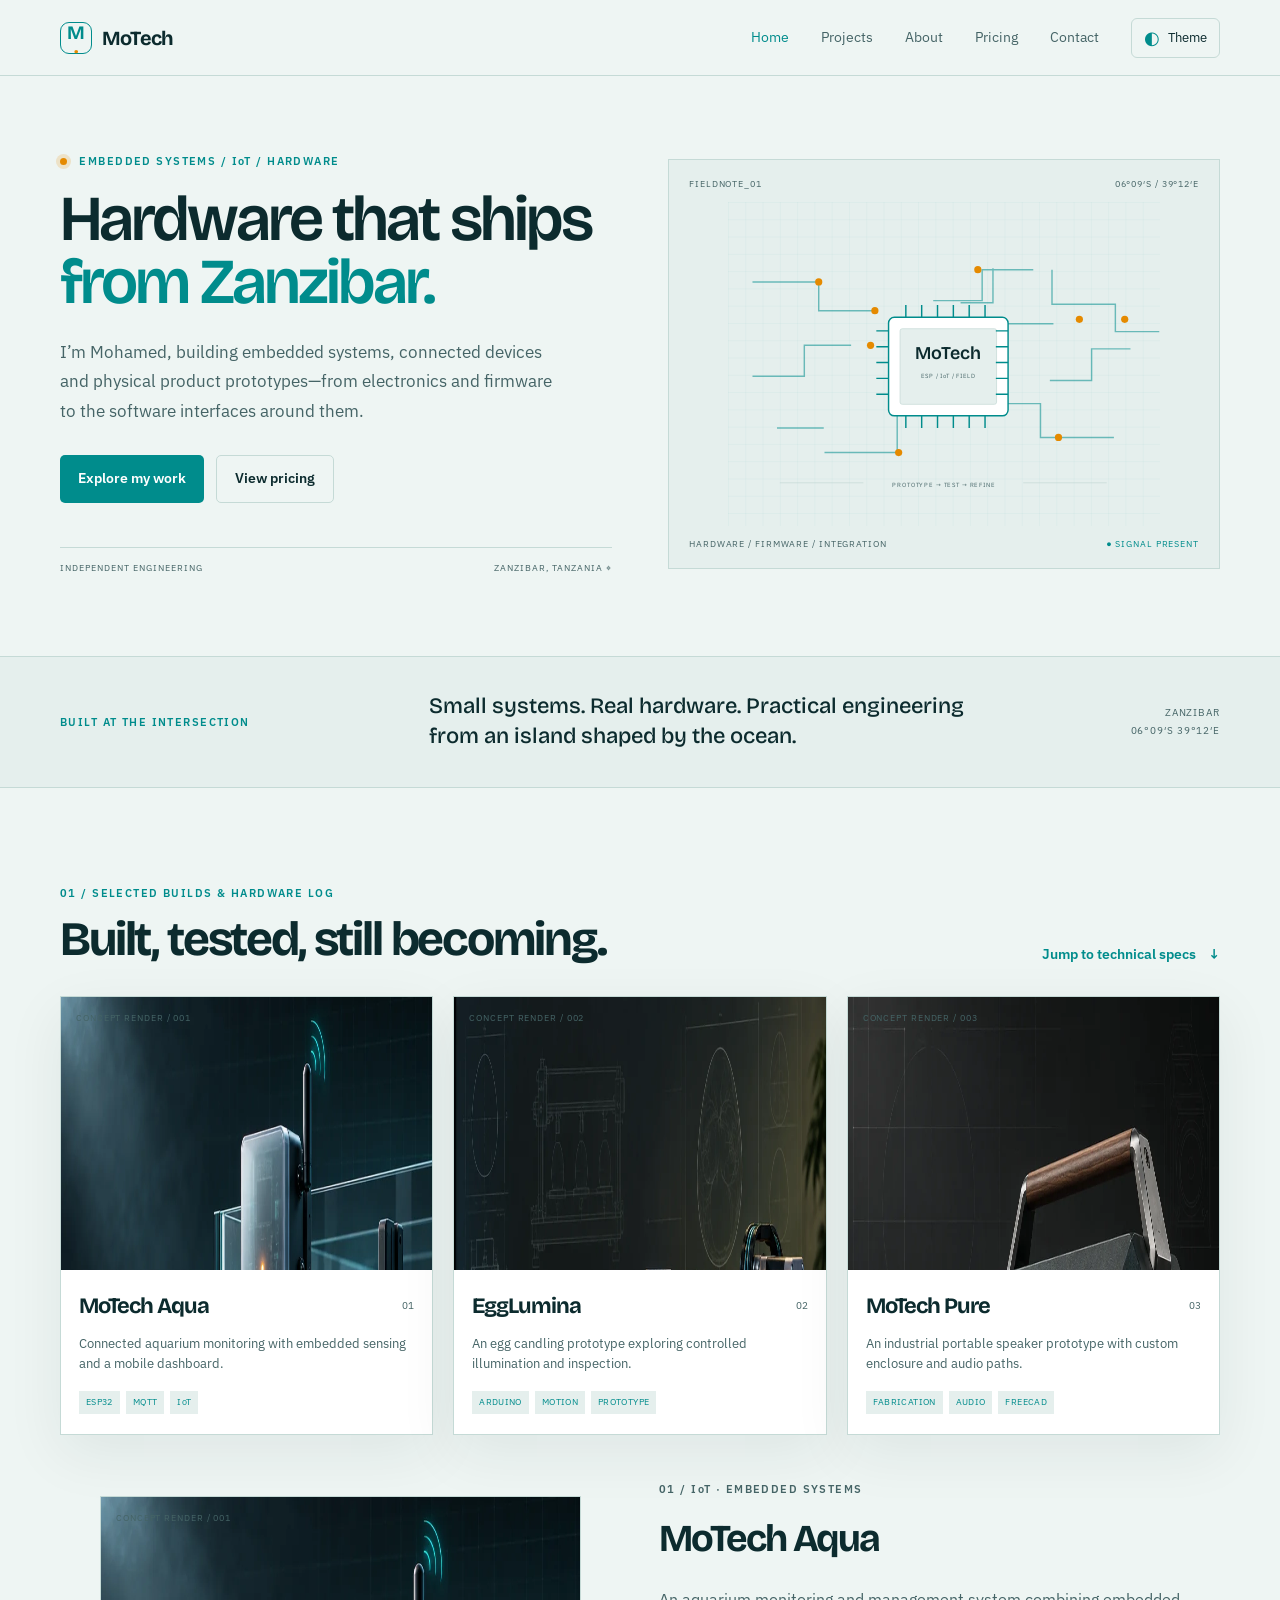
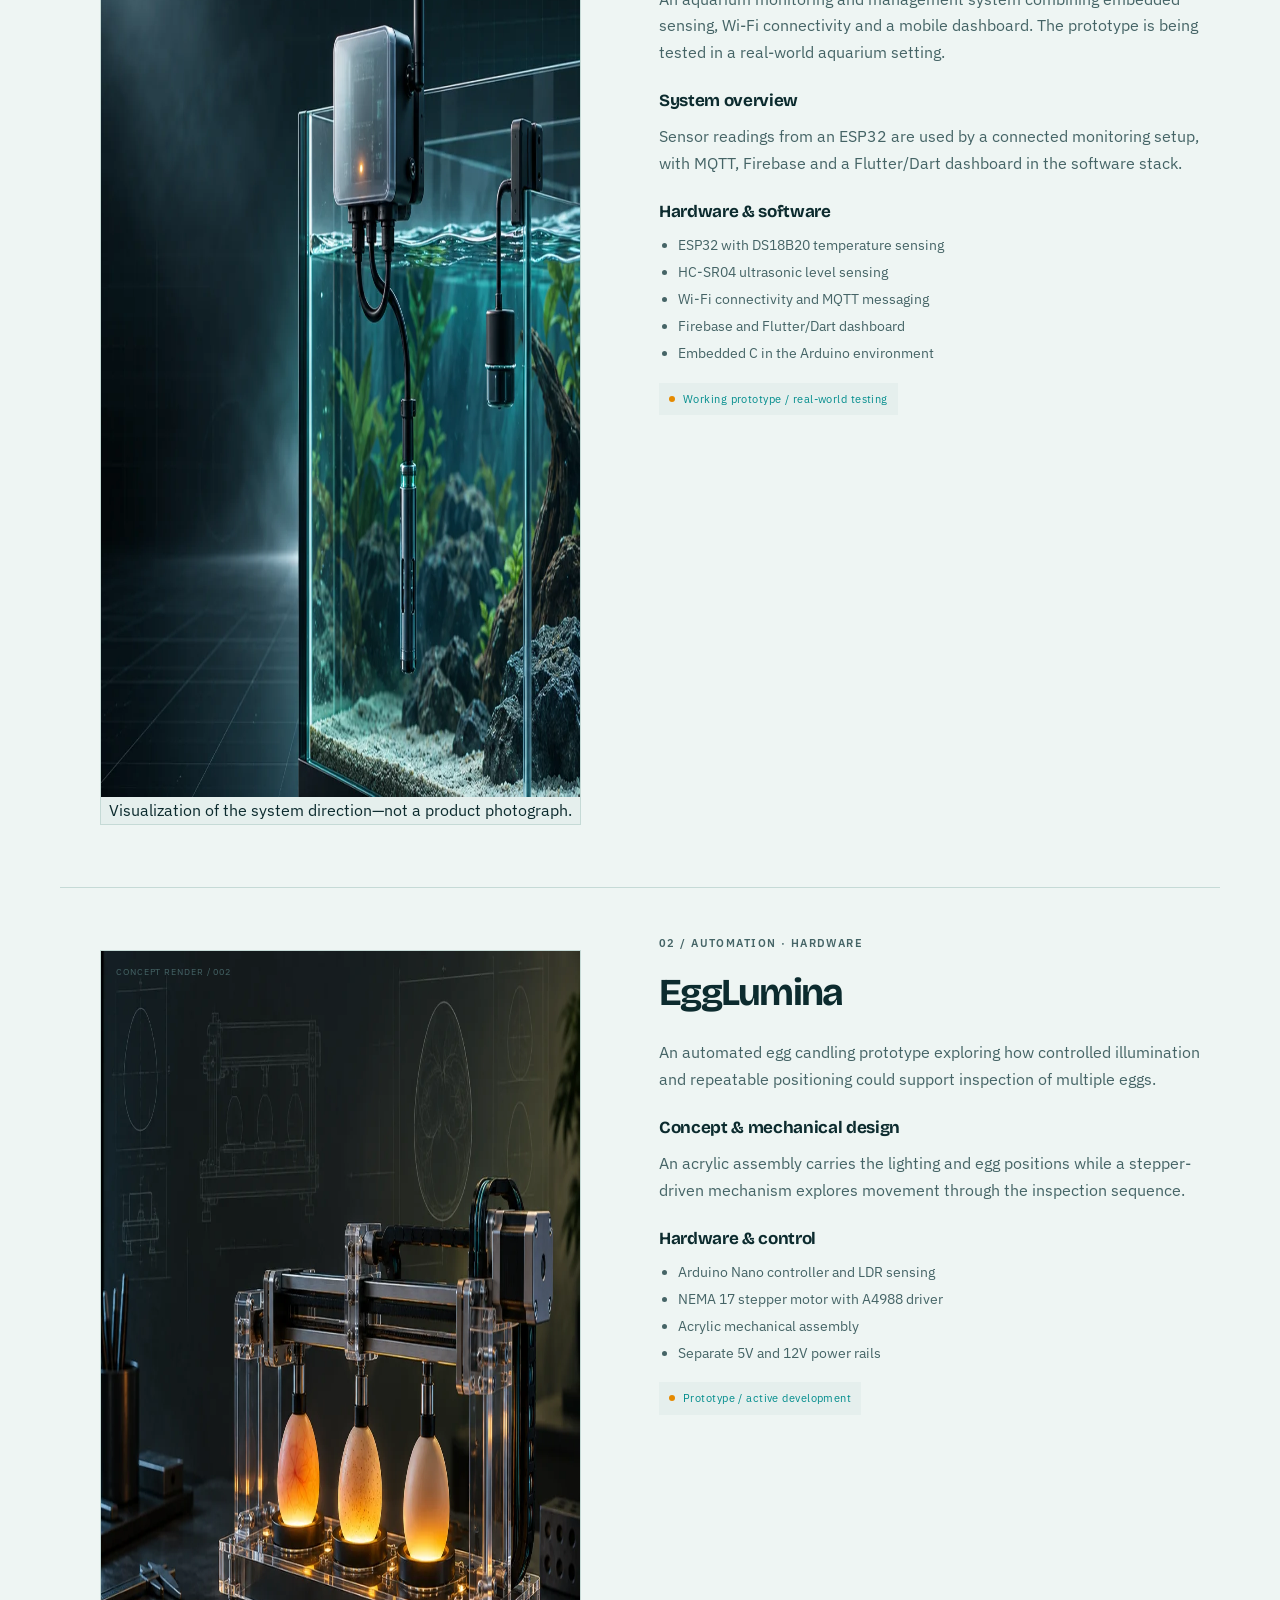
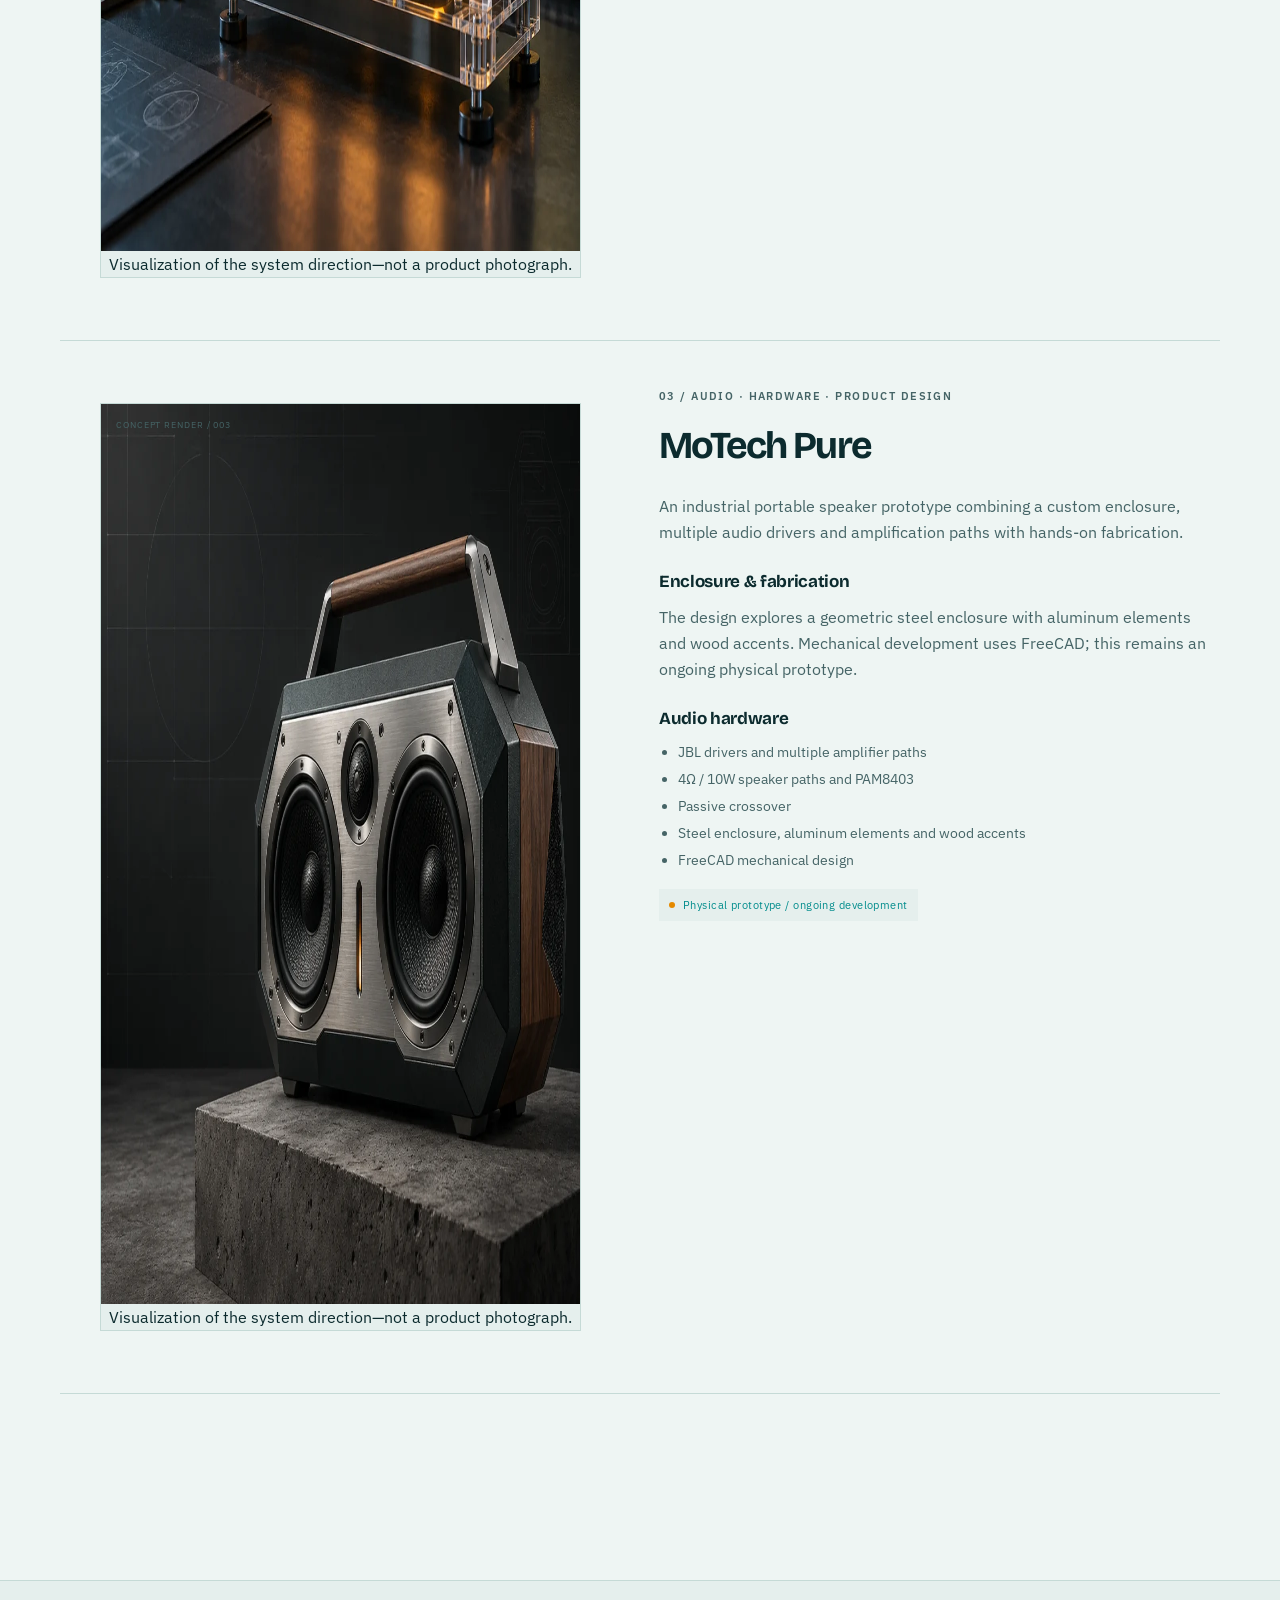
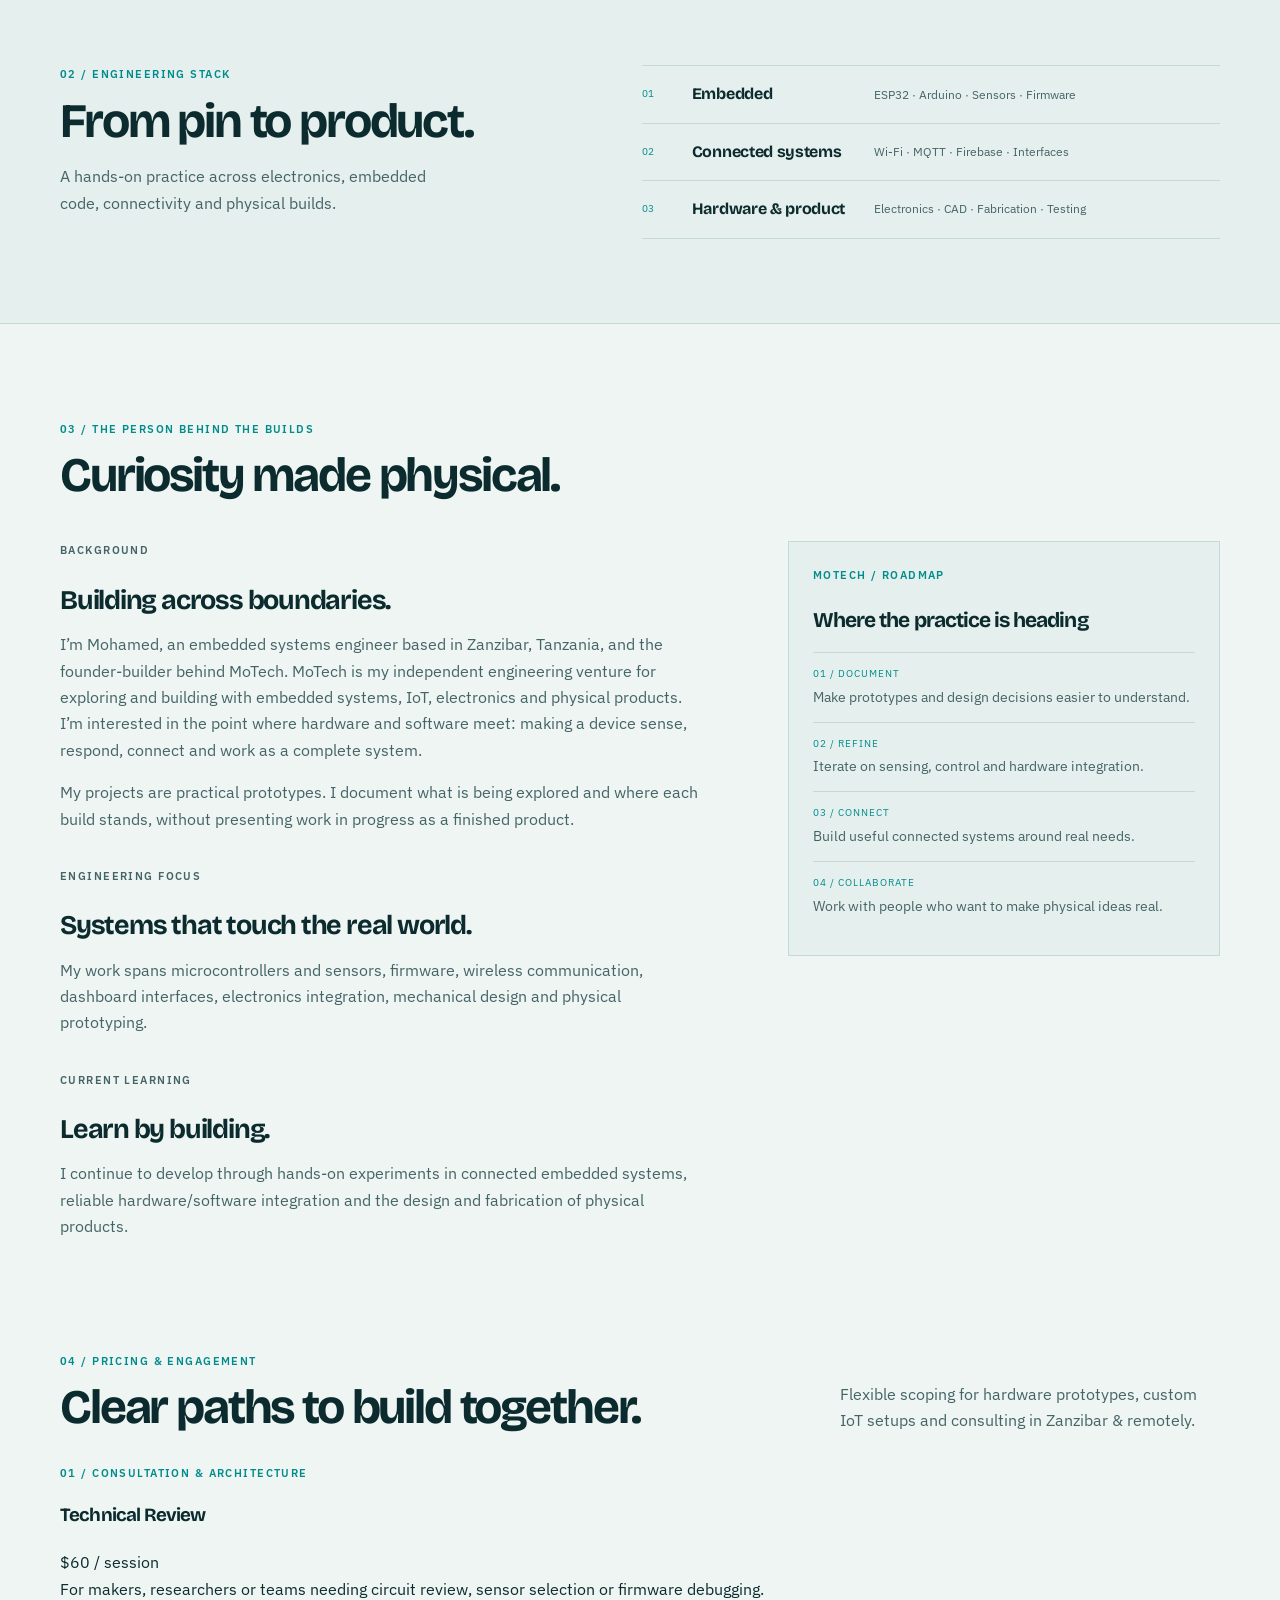
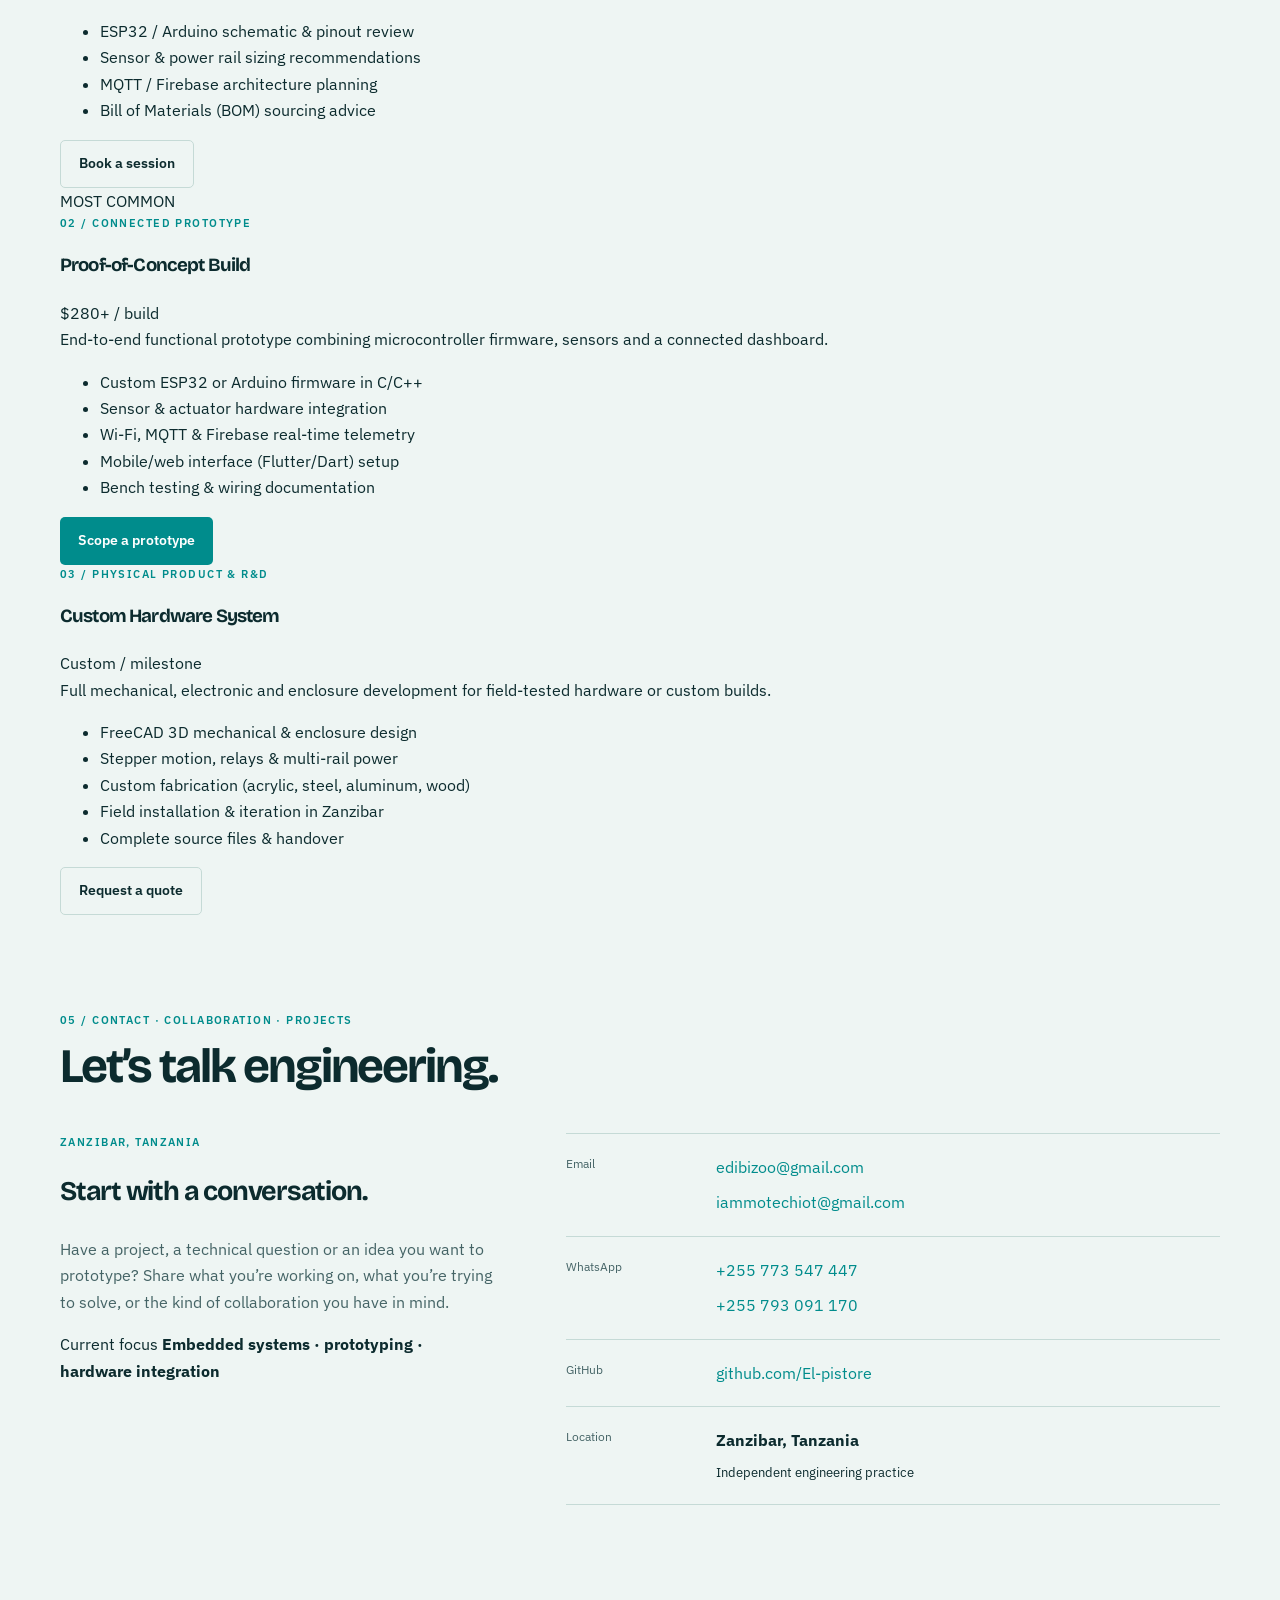
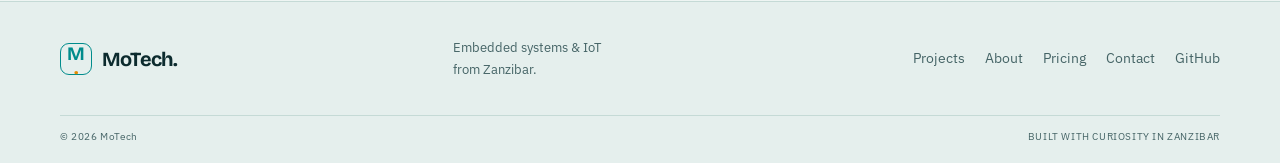
==== commit 86894381: "Update index.html" ====
--- a/index.html
+++ b/index.html
@@ -15,50 +15,404 @@
 </head>
 <body>
   <a class="skip-link" href="#main">Skip to content</a>
+
   <header class="site-header">
-    <a class="brand" href="index.html" aria-label="MoTech home"><span class="brand-mark" aria-hidden="true">M<span>·</span></span><span>MoTech</span></a>
-    <button class="menu-toggle" type="button" aria-expanded="false" aria-controls="site-nav"><span class="menu-icon" aria-hidden="true"></span><span class="menu-label">Menu</span></button>
+    <a class="brand" href="#home" aria-label="MoTech home">
+      <span class="brand-mark" aria-hidden="true">M<span>·</span></span>
+      <span>MoTech</span>
+    </a>
+    <button class="menu-toggle" type="button" aria-expanded="false" aria-controls="site-nav">
+      <span class="menu-icon" aria-hidden="true"></span>
+      <span class="menu-label">Menu</span>
+    </button>
     <nav class="site-nav" id="site-nav" aria-label="Main navigation">
-      <a href="index.html" aria-current="page">Home</a><a href="projects.html">Projects</a><a href="about.html">About</a><a href="contact.html">Contact</a>
+      <a href="#home" aria-current="page">Home</a>
+      <a href="#projects">Projects</a>
+      <a href="#about">About</a>
+      <a href="#pricing">Pricing</a>
+      <a href="#contact">Contact</a>
     </nav>
-    <button class="theme-toggle" type="button" aria-label="Switch to dark theme"><span aria-hidden="true">◐</span><span class="theme-label">Theme</span></button>
+    <button class="theme-toggle" type="button" aria-label="Switch to dark theme">
+      <span aria-hidden="true">◐</span>
+      <span class="theme-label">Theme</span>
+    </button>
   </header>
+
   <main id="main">
-    <section class="hero shell">
+    <!-- HERO -->
+    <section class="hero shell" id="home">
       <div class="hero-copy">
         <p class="eyebrow"><span class="status-dot"></span> EMBEDDED SYSTEMS / IoT / HARDWARE</p>
         <h1>Hardware that ships<br><span>from Zanzibar.</span></h1>
         <p class="hero-lede">I’m Mohamed, building embedded systems, connected devices and physical product prototypes—from electronics and firmware to the software interfaces around them.</p>
-        <div class="button-row"><a class="button button-primary" href="projects.html">Explore my work</a><a class="button button-secondary" href="contact.html">Work with me</a></div>
-        <div class="hero-meta"><span>INDEPENDENT ENGINEERING</span><span>ZANZIBAR, TANZANIA <span aria-hidden="true">⌖</span></span></div>
-      </div>
+        <div class="button-row">
+          <a class="button button-primary" href="#projects">Explore my work</a>
+          <a class="button button-secondary" href="#pricing">View pricing</a>
+        </div>
+        <div class="hero-meta">
+          <span>INDEPENDENT ENGINEERING</span>
+          <span>ZANZIBAR, TANZANIA <span aria-hidden="true">⌖</span></span>
+        </div>
+      </div>
+
       <div class="hero-visual circuit-panel" aria-label="Decorative circuit board illustration" role="img">
         <div class="panel-top"><span>FIELDNOTE_01</span><span>06°09′S / 39°12′E</span></div>
         <svg class="circuit-art" viewBox="0 0 600 450" aria-hidden="true" focusable="false">
-          <defs><pattern id="grid" width="24" height="24" patternUnits="userSpaceOnUse"><path d="M24 0H0V24" fill="none" stroke="currentColor" stroke-opacity=".09" stroke-width="1"/></pattern></defs>
+          <defs>
+            <pattern id="grid" width="24" height="24" patternUnits="userSpaceOnUse">
+              <path d="M24 0H0V24" fill="none" stroke="currentColor" stroke-opacity=".09" stroke-width="1"/>
+            </pattern>
+          </defs>
           <rect width="600" height="450" fill="url(#grid)"/>
-          <g class="circuit-lines" fill="none" stroke="currentColor" stroke-width="2"><path d="M34 111h92v40h78m-170 91h72v-43h65m-37 149h101v-58h72m-22-153h68V94h71m-89 186h99v47h102m-169-72v-86h85m-2-75v48h88v38h61M68 314h65m235-222v48h-45m124 108h58v-44h54"/></g>
-          <g class="circuit-nodes"><circle cx="126" cy="111" r="5"/><circle cx="204" cy="151" r="5"/><circle cx="198" cy="199" r="5"/><circle cx="237" cy="348" r="5"/><circle cx="347" cy="94" r="5"/><circle cx="459" cy="327" r="5"/><circle cx="488" cy="163" r="5"/><circle cx="551" cy="163" r="5"/></g>
-          <rect class="chip" x="223" y="160" width="166" height="137" rx="8"/><rect class="chip-inner" x="239" y="176" width="134" height="105" rx="3"/>
-          <g class="chip-pins"><path d="M247 160v-17m22 17v-17m22 17v-17m22 17v-17m22 17v-17m22 17v-17m-110 154v17m22-17v17m22-17v17m22-17v17m22-17v17m22-17v17M223 179h-17m17 22h-17m17 22h-17m17 22h-17m17 22h-17m166-88h17m-17 22h17m-17 22h17m-17 22h17m-17 22h17"/></g>
-          <text x="306" y="218" text-anchor="middle">MoTech</text><text class="chip-small" x="306" y="244" text-anchor="middle">ESP / IoT / FIELD</text>
-          <g class="measure"><path d="M72 390h116m222 0h116"/><text x="300" y="396" text-anchor="middle">PROTOTYPE → TEST → REFINE</text></g>
+          <g class="circuit-lines" fill="none" stroke="currentColor" stroke-width="2">
+            <path d="M34 111h92v40h78m-170 91h72v-43h65m-37 149h101v-58h72m-22-153h68V94h71m-89 186h99v47h102m-169-72v-86h85m-2-75v48h88v38h61M68 314h65m235-222v48h-45m124 108h58v-44h54"/>
+          </g>
+          <g class="circuit-nodes">
+            <circle cx="126" cy="111" r="5"/><circle cx="204" cy="151" r="5"/><circle cx="198" cy="199" r="5"/>
+            <circle cx="237" cy="348" r="5"/><circle cx="347" cy="94" r="5"/><circle cx="459" cy="327" r="5"/>
+            <circle cx="488" cy="163" r="5"/><circle cx="551" cy="163" r="5"/>
+          </g>
+          <rect class="chip" x="223" y="160" width="166" height="137" rx="8"/>
+          <rect class="chip-inner" x="239" y="176" width="134" height="105" rx="3"/>
+          <g class="chip-pins">
+            <path d="M247 160v-17m22 17v-17m22 17v-17m22 17v-17m22 17v-17m22 17v-17m-110 154v17m22-17v17m22-17v17m22-17v17m22-17v17m22-17v17M223 179h-17m17 22h-17m17 22h-17m17 22h-17m17 22h-17m166-88h17m-17 22h17m-17 22h17m-17 22h17m-17 22h17"/>
+          </g>
+          <text x="306" y="218" text-anchor="middle">MoTech</text>
+          <text class="chip-small" x="306" y="244" text-anchor="middle">ESP / IoT / FIELD</text>
+          <g class="measure">
+            <path d="M72 390h116m222 0h116"/>
+            <text x="300" y="396" text-anchor="middle">PROTOTYPE → TEST → REFINE</text>
+          </g>
         </svg>
         <div class="panel-bottom"><span>HARDWARE / FIRMWARE / INTEGRATION</span><span class="signal">● SIGNAL PRESENT</span></div>
       </div>
     </section>
-    <section class="intro-band"><div class="shell intro-grid"><p class="eyebrow">BUILT AT THE INTERSECTION</p><p>Small systems. Real hardware. Practical engineering from an island shaped by the ocean.</p><span class="coordinates">ZANZIBAR<br>06°09′S 39°12′E</span></div></section>
-    <section class="section shell" aria-labelledby="selected-work">
-      <div class="section-heading"><div><p class="eyebrow">01 / SELECTED BUILDS</p><h2 id="selected-work">Engineering in progress.</h2></div><a class="text-link" href="projects.html">View all projects</a></div>
+
+    <!-- INTRO BAND -->
+    <section class="intro-band">
+      <div class="shell intro-grid">
+        <p class="eyebrow">BUILT AT THE INTERSECTION</p>
+        <p>Small systems. Real hardware. Practical engineering from an island shaped by the ocean.</p>
+        <span class="coordinates">ZANZIBAR<br>06°09′S 39°12′E</span>
+      </div>
+    </section>
+
+    <!-- PROJECTS OVERVIEW + DEEP DIVE -->
+    <section class="section shell" id="projects" aria-labelledby="selected-work">
+      <div class="section-heading">
+        <div>
+          <p class="eyebrow">01 / SELECTED BUILDS &amp; HARDWARE LOG</p>
+          <h2 id="selected-work">Built, tested, still becoming.</h2>
+        </div>
+        <a class="text-link" href="#aqua">Jump to technical specs <span>↓</span></a>
+      </div>
+
+      <!-- Quick Overview Grid -->
       <div class="project-grid">
-        <article class="project-card" data-reveal><a class="project-image" href="projects.html#aqua" aria-label="Read about MoTech Aqua"><span class="image-tag">CONCEPT RENDER / 001</span><img src="assets/projects/motech-aqua.webp" alt="Concept visualization of the MoTech Aqua connected aquarium monitor" width="1200" height="900" loading="lazy"></a><div class="project-info"><div class="project-title"><h3>MoTech Aqua</h3><span>01</span></div><p>Connected aquarium monitoring with embedded sensing and a mobile dashboard.</p><div class="tag-row"><span>ESP32</span><span>MQTT</span><span>IoT</span></div></div></article>
-        <article class="project-card" data-reveal><a class="project-image" href="projects.html#egglumina" aria-label="Read about EggLumina"><span class="image-tag">CONCEPT RENDER / 002</span><img src="assets/projects/egglumina.webp" alt="Concept visualization of the EggLumina automated egg candling prototype" width="1200" height="900" loading="lazy"></a><div class="project-info"><div class="project-title"><h3>EggLumina</h3><span>02</span></div><p>An egg candling prototype exploring controlled illumination and inspection.</p><div class="tag-row"><span>ARDUINO</span><span>MOTION</span><span>PROTOTYPE</span></div></div></article>
-        <article class="project-card" data-reveal><a class="project-image" href="projects.html#pure" aria-label="Read about MoTech Pure"><span class="image-tag">CONCEPT RENDER / 003</span><img src="assets/projects/motech-pure.webp" alt="Concept visualization of the MoTech Pure portable speaker prototype" width="1200" height="900" loading="lazy"></a><div class="project-info"><div class="project-title"><h3>MoTech Pure</h3><span>03</span></div><p>An industrial portable speaker prototype with custom enclosure and audio paths.</p><div class="tag-row"><span>FABRICATION</span><span>AUDIO</span><span>FREECAD</span></div></div></article>
-      </div>
-    </section>
-    <section class="stack-section"><div class="shell stack-grid"><div><p class="eyebrow">02 / ENGINEERING STACK</p><h2>From pin to product.</h2><p class="muted">A hands-on practice across electronics, embedded code, connectivity and physical builds.</p></div><div class="stack-list"><div><span>01</span><h3>Embedded</h3><p>ESP32 · Arduino · Sensors · Firmware</p></div><div><span>02</span><h3>Connected systems</h3><p>Wi-Fi · MQTT · Firebase · Interfaces</p></div><div><span>03</span><h3>Hardware &amp; product</h3><p>Electronics · CAD · Fabrication · Testing</p></div></div></div></section>
-    <section class="cta shell"><p class="eyebrow">HAVE A HARDWARE CHALLENGE?</p><div class="cta-row"><h2>Let’s make it tangible.</h2><a class="button button-primary" href="contact.html">Start a conversation</a></div></section>
+        <article class="project-card" data-reveal>
+          <a class="project-image" href="#aqua" aria-label="Read about MoTech Aqua">
+            <span class="image-tag">CONCEPT RENDER / 001</span>
+            <img src="motech-aqua.webp" alt="Concept visualization of the MoTech Aqua connected aquarium monitor" width="1200" height="900" loading="lazy">
+          </a>
+          <div class="project-info">
+            <div class="project-title"><h3>MoTech Aqua</h3><span>01</span></div>
+            <p>Connected aquarium monitoring with embedded sensing and a mobile dashboard.</p>
+            <div class="tag-row"><span>ESP32</span><span>MQTT</span><span>IoT</span></div>
+          </div>
+        </article>
+
+        <article class="project-card" data-reveal>
+          <a class="project-image" href="#egglumina" aria-label="Read about EggLumina">
+            <span class="image-tag">CONCEPT RENDER / 002</span>
+            <img src="egglumina.webp" alt="Concept visualization of the EggLumina automated egg candling prototype" width="1200" height="900" loading="lazy">
+          </a>
+          <div class="project-info">
+            <div class="project-title"><h3>EggLumina</h3><span>02</span></div>
+            <p>An egg candling prototype exploring controlled illumination and inspection.</p>
+            <div class="tag-row"><span>ARDUINO</span><span>MOTION</span><span>PROTOTYPE</span></div>
+          </div>
+        </article>
+
+        <article class="project-card" data-reveal>
+          <a class="project-image" href="#pure" aria-label="Read about MoTech Pure">
+            <span class="image-tag">CONCEPT RENDER / 003</span>
+            <img src="motech-pure.webp" alt="Concept visualization of the MoTech Pure portable speaker prototype" width="1200" height="900" loading="lazy">
+          </a>
+          <div class="project-info">
+            <div class="project-title"><h3>MoTech Pure</h3><span>03</span></div>
+            <p>An industrial portable speaker prototype with custom enclosure and audio paths.</p>
+            <div class="tag-row"><span>FABRICATION</span><span>AUDIO</span><span>FREECAD</span></div>
+          </div>
+        </article>
+      </div>
+
+      <!-- Detailed Hardware Specifications (Merged from projects.html) -->
+      <div class="project-details" aria-label="Project details">
+        <article class="detail-card" id="aqua" data-reveal>
+          <figure class="detail-visual">
+            <span class="image-tag">CONCEPT RENDER / 001</span>
+            <img src="motech-aqua.webp" alt="Concept visualization of an ESP32-based aquarium monitor mounted on a glass tank" width="1200" height="900" loading="lazy">
+            <figcaption>Visualization of the system direction—not a product photograph.</figcaption>
+          </figure>
+          <div class="detail-copy">
+            <p class="eyebrow">01 / IoT · EMBEDDED SYSTEMS</p>
+            <h2>MoTech Aqua</h2>
+            <p>An aquarium monitoring and management system combining embedded sensing, Wi-Fi connectivity and a mobile dashboard. The prototype is being tested in a real-world aquarium setting.</p>
+            <h3>System overview</h3>
+            <p>Sensor readings from an ESP32 are used by a connected monitoring setup, with MQTT, Firebase and a Flutter/Dart dashboard in the software stack.</p>
+            <h3>Hardware &amp; software</h3>
+            <ul>
+              <li>ESP32 with DS18B20 temperature sensing</li>
+              <li>HC-SR04 ultrasonic level sensing</li>
+              <li>Wi-Fi connectivity and MQTT messaging</li>
+              <li>Firebase and Flutter/Dart dashboard</li>
+              <li>Embedded C in the Arduino environment</li>
+            </ul>
+            <span class="project-status">Working prototype / real-world testing</span>
+          </div>
+        </article>
+
+        <article class="detail-card" id="egglumina" data-reveal>
+          <figure class="detail-visual">
+            <span class="image-tag">CONCEPT RENDER / 002</span>
+            <img src="egglumina.webp" alt="Concept visualization of an acrylic automated egg candling mechanism" width="1200" height="900" loading="lazy">
+            <figcaption>Visualization of the system direction—not a product photograph.</figcaption>
+          </figure>
+          <div class="detail-copy">
+            <p class="eyebrow">02 / AUTOMATION · HARDWARE</p>
+            <h2>EggLumina</h2>
+            <p>An automated egg candling prototype exploring how controlled illumination and repeatable positioning could support inspection of multiple eggs.</p>
+            <h3>Concept &amp; mechanical design</h3>
+            <p>An acrylic assembly carries the lighting and egg positions while a stepper-driven mechanism explores movement through the inspection sequence.</p>
+            <h3>Hardware &amp; control</h3>
+            <ul>
+              <li>Arduino Nano controller and LDR sensing</li>
+              <li>NEMA 17 stepper motor with A4988 driver</li>
+              <li>Acrylic mechanical assembly</li>
+              <li>Separate 5V and 12V power rails</li>
+            </ul>
+            <span class="project-status">Prototype / active development</span>
+          </div>
+        </article>
+
+        <article class="detail-card" id="pure" data-reveal>
+          <figure class="detail-visual">
+            <span class="image-tag">CONCEPT RENDER / 003</span>
+            <img src="motech-pure.webp" alt="Concept visualization of a portable speaker with steel, aluminum and wood construction" width="1200" height="900" loading="lazy">
+            <figcaption>Visualization of the system direction—not a product photograph.</figcaption>
+          </figure>
+          <div class="detail-copy">
+            <p class="eyebrow">03 / AUDIO · HARDWARE · PRODUCT DESIGN</p>
+            <h2>MoTech Pure</h2>
+            <p>An industrial portable speaker prototype combining a custom enclosure, multiple audio drivers and amplification paths with hands-on fabrication.</p>
+            <h3>Enclosure &amp; fabrication</h3>
+            <p>The design explores a geometric steel enclosure with aluminum elements and wood accents. Mechanical development uses FreeCAD; this remains an ongoing physical prototype.</p>
+            <h3>Audio hardware</h3>
+            <ul>
+              <li>JBL drivers and multiple amplifier paths</li>
+              <li>4Ω / 10W speaker paths and PAM8403</li>
+              <li>Passive crossover</li>
+              <li>Steel enclosure, aluminum elements and wood accents</li>
+              <li>FreeCAD mechanical design</li>
+            </ul>
+            <span class="project-status">Physical prototype / ongoing development</span>
+          </div>
+        </article>
+      </div>
+    </section>
+
+    <!-- ENGINEERING STACK -->
+    <section class="stack-section">
+      <div class="shell stack-grid">
+        <div>
+          <p class="eyebrow">02 / ENGINEERING STACK</p>
+          <h2>From pin to product.</h2>
+          <p class="muted">A hands-on practice across electronics, embedded code, connectivity and physical builds.</p>
+        </div>
+        <div class="stack-list">
+          <div><span>01</span><h3>Embedded</h3><p>ESP32 · Arduino · Sensors · Firmware</p></div>
+          <div><span>02</span><h3>Connected systems</h3><p>Wi-Fi · MQTT · Firebase · Interfaces</p></div>
+          <div><span>03</span><h3>Hardware &amp; product</h3><p>Electronics · CAD · Fabrication · Testing</p></div>
+        </div>
+      </div>
+    </section>
+
+    <!-- ABOUT (Merged from about.html) -->
+    <section class="section shell" id="about" aria-labelledby="about-heading">
+      <div class="section-heading">
+        <div>
+          <p class="eyebrow">03 / THE PERSON BEHIND THE BUILDS</p>
+          <h2 id="about-heading">Curiosity made physical.</h2>
+        </div>
+      </div>
+      <div class="about-layout" style="padding-block: 10px 0;">
+        <div class="about-copy">
+          <section data-reveal>
+            <p class="eyebrow">BACKGROUND</p>
+            <h2>Building across boundaries.</h2>
+            <p>I’m Mohamed, an embedded systems engineer based in Zanzibar, Tanzania, and the founder-builder behind MoTech. MoTech is my independent engineering venture for exploring and building with embedded systems, IoT, electronics and physical products. I’m interested in the point where hardware and software meet: making a device sense, respond, connect and work as a complete system.</p>
+            <p>My projects are practical prototypes. I document what is being explored and where each build stands, without presenting work in progress as a finished product.</p>
+          </section>
+          <section data-reveal>
+            <p class="eyebrow">ENGINEERING FOCUS</p>
+            <h2>Systems that touch the real world.</h2>
+            <p>My work spans microcontrollers and sensors, firmware, wireless communication, dashboard interfaces, electronics integration, mechanical design and physical prototyping.</p>
+          </section>
+          <section data-reveal>
+            <p class="eyebrow">CURRENT LEARNING</p>
+            <h2>Learn by building.</h2>
+            <p>I continue to develop through hands-on experiments in connected embedded systems, reliable hardware/software integration and the design and fabrication of physical products.</p>
+          </section>
+        </div>
+        <aside class="about-aside" data-reveal>
+          <p class="eyebrow">MOTECH / ROADMAP</p>
+          <h2>Where the practice is heading</h2>
+          <ul class="roadmap-list">
+            <li><span>01 / DOCUMENT</span>Make prototypes and design decisions easier to understand.</li>
+            <li><span>02 / REFINE</span>Iterate on sensing, control and hardware integration.</li>
+            <li><span>03 / CONNECT</span>Build useful connected systems around real needs.</li>
+            <li><span>04 / COLLABORATE</span>Work with people who want to make physical ideas real.</li>
+          </ul>
+        </aside>
+      </div>
+    </section>
+
+    <!-- NEW PRICING & ENGAGEMENT SECTION -->
+    <section class="pricing-section" id="pricing" aria-labelledby="pricing-heading">
+      <div class="shell">
+        <div class="section-heading">
+          <div>
+            <p class="eyebrow">04 / PRICING &amp; ENGAGEMENT</p>
+            <h2 id="pricing-heading">Clear paths to build together.</h2>
+          </div>
+          <p class="muted" style="margin: 0;">Flexible scoping for hardware prototypes, custom IoT setups and consulting in Zanzibar &amp; remotely.</p>
+        </div>
+
+        <div class="pricing-grid">
+          <!-- Tier 1 -->
+          <article class="pricing-card" data-reveal>
+            <div class="pricing-top">
+              <p class="eyebrow">01 / CONSULTATION &amp; ARCHITECTURE</p>
+              <h3>Technical Review</h3>
+              <div class="price-value">$60 <span>/ session</span></div>
+              <p class="pricing-summary">For makers, researchers or teams needing circuit review, sensor selection or firmware debugging.</p>
+            </div>
+            <ul class="pricing-list">
+              <li>ESP32 / Arduino schematic &amp; pinout review</li>
+              <li>Sensor &amp; power rail sizing recommendations</li>
+              <li>MQTT / Firebase architecture planning</li>
+              <li>Bill of Materials (BOM) sourcing advice</li>
+            </ul>
+            <a class="button button-secondary" href="#contact">Book a session</a>
+          </article>
+
+          <!-- Tier 2 (Highlighted) -->
+          <article class="pricing-card pricing-featured" data-reveal>
+            <div class="pricing-top">
+              <span class="pricing-badge">MOST COMMON</span>
+              <p class="eyebrow">02 / CONNECTED PROTOTYPE</p>
+              <h3>Proof-of-Concept Build</h3>
+              <div class="price-value">$280<span>+ / build</span></div>
+              <p class="pricing-summary">End-to-end functional prototype combining microcontroller firmware, sensors and a connected dashboard.</p>
+            </div>
+            <ul class="pricing-list">
+              <li>Custom ESP32 or Arduino firmware in C/C++</li>
+              <li>Sensor &amp; actuator hardware integration</li>
+              <li>Wi-Fi, MQTT &amp; Firebase real-time telemetry</li>
+              <li>Mobile/web interface (Flutter/Dart) setup</li>
+              <li>Bench testing &amp; wiring documentation</li>
+            </ul>
+            <a class="button button-primary" href="#contact">Scope a prototype</a>
+          </article>
+
+          <!-- Tier 3 -->
+          <article class="pricing-card" data-reveal>
+            <div class="pricing-top">
+              <p class="eyebrow">03 / PHYSICAL PRODUCT &amp; R&amp;D</p>
+              <h3>Custom Hardware System</h3>
+              <div class="price-value">Custom <span>/ milestone</span></div>
+              <p class="pricing-summary">Full mechanical, electronic and enclosure development for field-tested hardware or custom builds.</p>
+            </div>
+            <ul class="pricing-list">
+              <li>FreeCAD 3D mechanical &amp; enclosure design</li>
+              <li>Stepper motion, relays &amp; multi-rail power</li>
+              <li>Custom fabrication (acrylic, steel, aluminum, wood)</li>
+              <li>Field installation &amp; iteration in Zanzibar</li>
+              <li>Complete source files &amp; handover</li>
+            </ul>
+            <a class="button button-secondary" href="#contact">Request a quote</a>
+          </article>
+        </div>
+      </div>
+    </section>
+
+    <!-- CONTACT (Merged from contact.html) -->
+    <section class="section shell" id="contact" aria-labelledby="contact-heading">
+      <div class="section-heading">
+        <div>
+          <p class="eyebrow">05 / CONTACT · COLLABORATION · PROJECTS</p>
+          <h2 id="contact-heading">Let’s talk engineering.</h2>
+        </div>
+      </div>
+      <div class="contact-layout" style="padding-block: 10px 0;">
+        <div data-reveal>
+          <p class="eyebrow">ZANZIBAR, TANZANIA</p>
+          <h2>Start with a conversation.</h2>
+          <p class="contact-note">Have a project, a technical question or an idea you want to prototype? Share what you’re working on, what you’re trying to solve, or the kind of collaboration you have in mind.</p>
+          <div class="contact-availability" aria-label="Collaboration focus">
+            <span>Current focus</span>
+            <strong>Embedded systems · prototyping · hardware integration</strong>
+          </div>
+        </div>
+        <div class="contact-list" data-reveal>
+          <div class="contact-item">
+            <span>Email</span>
+            <div class="contact-links">
+              <a href="mailto:edibizoo@gmail.com">edibizoo@gmail.com</a>
+              <a href="mailto:iammotechiot@gmail.com">iammotechiot@gmail.com</a>
+            </div>
+          </div>
+          <div class="contact-item">
+            <span>WhatsApp</span>
+            <div class="contact-links">
+              <a href="https://wa.me/255773547447">+255 773 547 447</a>
+              <a href="https://wa.me/255793091170">+255 793 091 170</a>
+            </div>
+          </div>
+          <div class="contact-item">
+            <span>GitHub</span>
+            <div class="contact-links">
+              <a href="https://github.com/El-pistore" target="_blank" rel="noopener noreferrer">github.com/El-pistore</a>
+            </div>
+          </div>
+          <div class="contact-item">
+            <span>Location</span>
+            <div class="contact-links">
+              <strong>Zanzibar, Tanzania</strong>
+              <small>Independent engineering practice</small>
+            </div>
+          </div>
+        </div>
+      </div>
+    </section>
   </main>
-  <footer class="site-footer"><div class="shell footer-main"><a class="brand" href="index.html"><span class="brand-mark" aria-hidden="true">M<span>·</span></span><span>MoTech.</span></a><p>Embedded systems &amp; IoT<br>from Zanzibar.</p><nav aria-label="Footer navigation"><a href="projects.html">Projects</a><a href="about.html">About</a><a href="contact.html">Contact</a><a href="https://github.com/El-pistore" target="_blank" rel="noopener noreferrer">GitHub</a></nav></div><div class="shell footer-bottom"><span>© <span data-current-year></span> MoTech</span><span>BUILT WITH CURIOSITY IN ZANZIBAR</span></div></footer>
+
+  <footer class="site-footer">
+    <div class="shell footer-main">
+      <a class="brand" href="#home"><span class="brand-mark" aria-hidden="true">M<span>·</span></span><span>MoTech.</span></a>
+      <p>Embedded systems &amp; IoT<br>from Zanzibar.</p>
+      <nav aria-label="Footer navigation">
+        <a href="#projects">Projects</a>
+        <a href="#about">About</a>
+        <a href="#pricing">Pricing</a>
+        <a href="#contact">Contact</a>
+        <a href="https://github.com/El-pistore" target="_blank" rel="noopener noreferrer">GitHub</a>
+      </nav>
+    </div>
+    <div class="shell footer-bottom">
+      <span>© <span data-current-year></span> MoTech</span>
+      <span>BUILT WITH CURIOSITY IN ZANZIBAR</span>
+    </div>
+  </footer>
 </body>
 </html>
